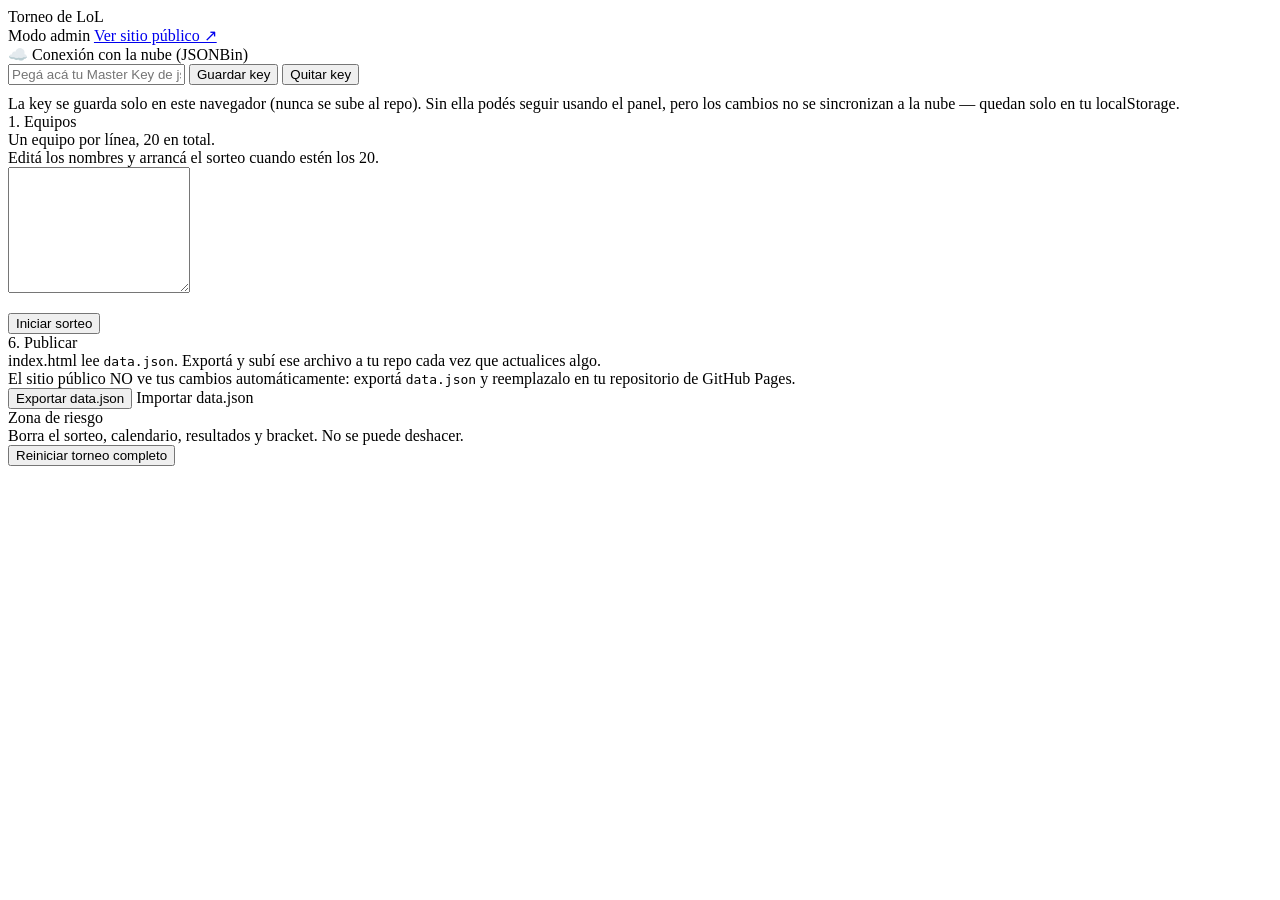
==== admin.html @ f2828958 "Create admin.html" ====
<!DOCTYPE html>
<html lang="es">
<head>
<meta charset="UTF-8" />
<title>Torneo de LoL — Panel de administrador</title>
<meta name="viewport" content="width=device-width, initial-scale=1" />
<link rel="stylesheet" href="css/style.css" />
<link rel="stylesheet" href="css/admin.css" />
</head>
<body class="admin-body">

<div class="admin-topbar">
  <div class="container admin-topbar-inner">
    <div class="nav-brand"><span class="dot"></span>Torneo de LoL</div>
    <div class="admin-topbar-links">
      <span class="admin-badge" id="cloudStatus">Modo admin</span>
      <a href="index.html" class="btn btn-ghost btn-sm" target="_blank">Ver sitio público ↗</a>
    </div>
  </div>
</div>

<main class="admin-main">

  <!-- Conexión con la nube (JSONBin) -->
  <section class="admin-panel" id="panelCloud">
    <div class="admin-panel-title">☁️ Conexión con la nube (JSONBin)</div>
    <div class="admin-panel-sub" id="cloudSub"></div>
    <div class="actions-row">
      <input type="text" id="jsonbinKeyInput" placeholder="Pegá acá tu Master Key de jsonbin.io" style="max-width:420px;" />
      <button id="saveKeyBtn" class="btn btn-secondary btn-sm">Guardar key</button>
      <button id="clearKeyBtn" class="btn btn-ghost btn-sm">Quitar key</button>
    </div>
    <div class="field-hint" style="margin-top:10px;">La key se guarda solo en este navegador (nunca se sube al repo). Sin ella podés seguir usando el panel, pero los cambios no se sincronizan a la nube — quedan solo en tu localStorage.</div>
  </section>

  <div class="admin-steps" id="stepsBar"></div>

  <!-- PASO 1: Equipos -->
  <section class="admin-panel" id="panelTeams">
    <div class="admin-panel-title">1. Equipos</div>
    <div class="admin-panel-sub">Un equipo por línea, 20 en total.</div>
    <div class="field-hint">Editá los nombres y arrancá el sorteo cuando estén los 20.</div>
    <textarea id="teamsInput" rows="8"></textarea>
    <div id="teamCount" class="count-line"></div>
    <div class="actions-row" style="margin-top:16px;">
      <button id="drawStartBtn" class="btn btn-primary">Iniciar sorteo</button>
    </div>
  </section>

  <!-- PASO 2: Sorteo -->
  <section class="admin-panel" id="panelDraw" style="display:none;">
    <div class="admin-panel-title">2. Sorteo en vivo</div>
    <div class="admin-panel-sub">Revelación equipo por equipo, alternando Grupo A / Grupo B.</div>
    <div class="actions-row">
      <button id="revealBtn" class="btn btn-primary">Sortear equipo</button>
      <button id="muteBtn" class="icon-btn" title="Silenciar">🔊</button>
      <button id="editTeamsBtn" class="btn btn-ghost btn-sm">Editar equipos</button>
    </div>
    <div id="drawStatus" class="status-line"></div>
    <div class="pods-grid">
      <div class="pod A"><div class="pod-label">Grupo A</div><div id="slotsA"></div></div>
      <div class="pod B"><div class="pod-label">Grupo B</div><div id="slotsB"></div></div>
    </div>
    <div class="actions-row">
      <button id="genScheduleBtn" class="btn btn-secondary" style="display:none;">Generar calendario</button>
    </div>
  </section>

  <!-- PASO 3: Resultados -->
  <section class="admin-panel" id="panelResults" style="display:none;">
    <div class="admin-panel-title">3. Resultados</div>
    <div class="admin-panel-sub">Cargá el marcador de cada partido. La clasificación se recalcula sola.</div>
    <div class="tabs">
      <button class="tab" id="resTabA" data-group="A">Grupo A</button>
      <button class="tab" id="resTabB" data-group="B">Grupo B</button>
    </div>
    <div class="tabs" id="resRoundTabs"></div>
    <div id="resultsList"></div>
  </section>

  <!-- PASO 4: Clasificación -->
  <section class="admin-panel" id="panelStandings" style="display:none;">
    <div class="admin-panel-title">4. Clasificación</div>
    <div class="admin-panel-sub">Se calcula sola a partir de los resultados cargados. Top 4 clasifica.</div>
    <div id="standingsAdminWrap" class="groups-grid"></div>
  </section>

  <!-- PASO 5: Bracket -->
  <section class="admin-panel" id="panelBracket" style="display:none;">
    <div class="admin-panel-title">5. Bracket (Top 8)</div>
    <div class="admin-panel-sub">Se arma solo con los 4 primeros de cada grupo: A1-B4, A2-B3, B1-A4, B2-A3.</div>
    <div class="actions-row">
      <button id="genBracketBtn" class="btn btn-primary">Generar bracket (Top 8)</button>
      <button id="rebuildBracketBtn" class="btn btn-ghost btn-sm" style="display:none;">Rehacer bracket</button>
    </div>
    <div id="bracketNotice" class="bracket-info-line"></div>
    <div id="championBannerAdmin" class="champion-banner" style="display:none;"></div>
    <div id="bracketAdminWrap"></div>
  </section>

  <!-- PASO 6: Publicar -->
  <section class="admin-panel" id="panelPublish">
    <div class="admin-panel-title">6. Publicar</div>
    <div class="admin-panel-sub">index.html lee <code>data.json</code>. Exportá y subí ese archivo a tu repo cada vez que actualices algo.</div>
    <div class="export-panel">
      <div class="hint">El sitio público NO ve tus cambios automáticamente: exportá <code>data.json</code> y reemplazalo en tu repositorio de GitHub Pages.</div>
      <div class="actions-row" style="margin-bottom:0;">
        <button id="exportBtn" class="btn btn-gold">Exportar data.json</button>
        <label class="btn btn-ghost btn-sm" style="cursor:pointer;">Importar data.json
          <input type="file" id="importInput" accept="application/json" style="display:none;" />
        </label>
      </div>
    </div>
  </section>

  <section class="admin-panel danger-zone">
    <div class="admin-panel-title">Zona de riesgo</div>
    <div class="admin-panel-sub">Borra el sorteo, calendario, resultados y bracket. No se puede deshacer.</div>
    <button id="resetAllBtn" class="btn btn-ghost">Reiniciar torneo completo</button>
  </section>

</main>

<script src="js/config.js"></script>
<script src="js/data.js"></script>
<script src="js/schedule.js"></script>
<script src="js/standings.js"></script>
<script src="js/bracket.js"></script>
<script src="js/draw.js"></script>
<script src="js/admin.js"></script>
</body>
</html>
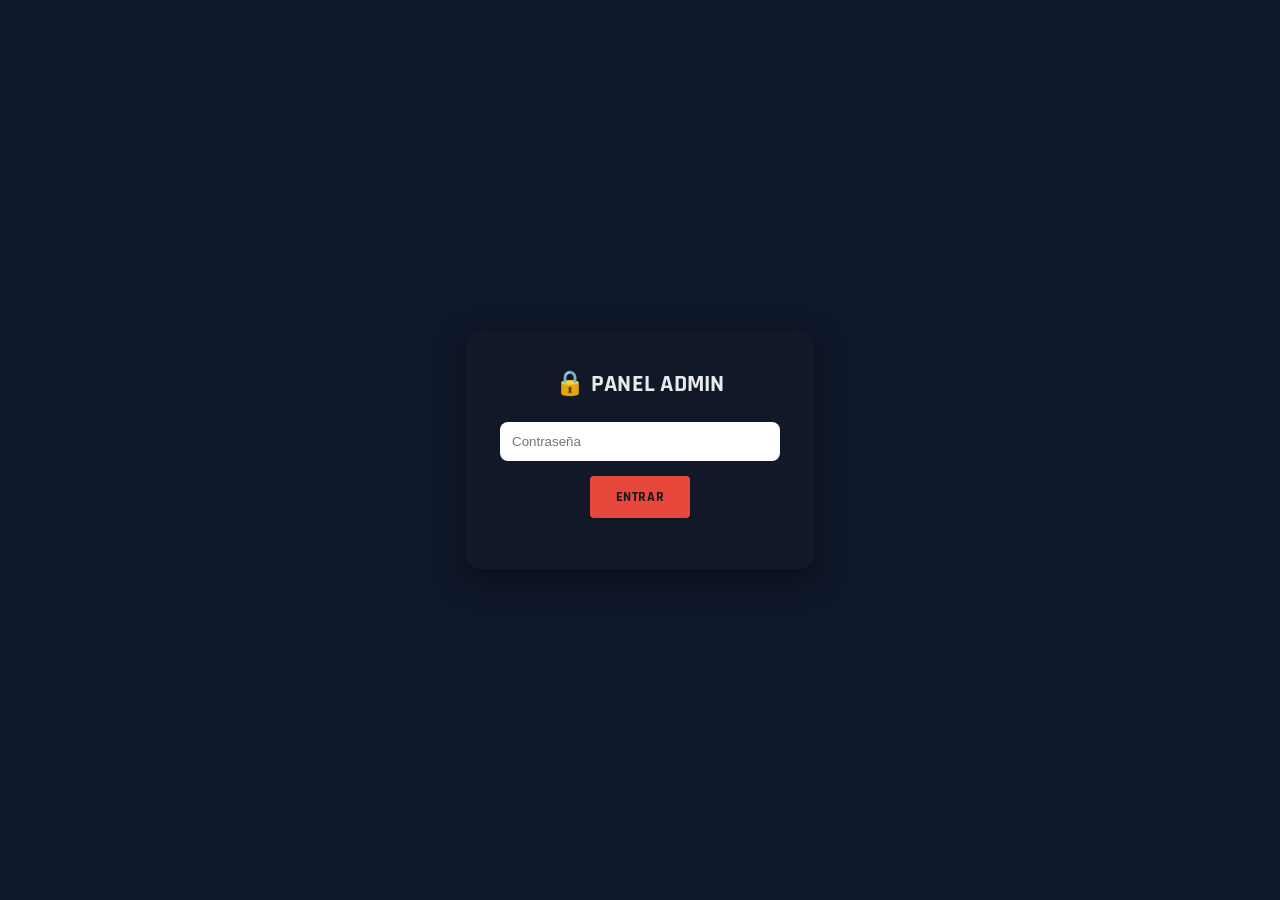
==== commit a59a0d9c: "Update admin.html" ====
--- a/admin.html
+++ b/admin.html
@@ -1,3 +1,129 @@
+<!DOCTYPE html>
+<html lang="es">
+<head>
+<meta charset="UTF-8" />
+<title>Torneo de LoL — Panel de administrador</title>
+<meta name="viewport" content="width=device-width, initial-scale=1" />
+
+<link rel="stylesheet" href="css/style.css" />
+<link rel="stylesheet" href="css/admin.css" />
+
+<style>
+
+.login-screen{
+  position:fixed;
+  inset:0;
+  background:#0f172a;
+  display:flex;
+  justify-content:center;
+  align-items:center;
+  z-index:9999;
+}
+
+.login-box{
+  background:#111827;
+  padding:35px;
+  border-radius:15px;
+  width:350px;
+  text-align:center;
+  box-shadow:0 10px 30px rgba(0,0,0,.4);
+}
+
+.login-box h2{
+  margin-bottom:20px;
+}
+
+.login-box input{
+  width:100%;
+  padding:12px;
+  border-radius:8px;
+  border:none;
+  margin-bottom:15px;
+}
+
+#loginError{
+  color:#ef4444;
+  margin-top:10px;
+}
+
+</style>
+
+</head>
+
+
+<body class="admin-body">
+
+
+<!-- LOGIN -->
+
+<div id="loginScreen" class="login-screen">
+
+  <div class="login-box">
+
+    <h2>🔒 Panel Admin</h2>
+
+    <input 
+      type="password" 
+      id="adminPassword"
+      placeholder="Contraseña"
+    >
+
+    <button 
+      class="btn btn-primary"
+      id="loginBtn">
+      Entrar
+    </button>
+
+    <p id="loginError"></p>
+
+  </div>
+
+</div>
+
+
+
+<!-- TODO EL PANEL ADMIN -->
+
+<div id="adminContent" style="display:none;">
+
+
+
+<div class="admin-topbar">
+
+  <div class="container admin-topbar-inner">
+
+    <div class="nav-brand">
+      <span class="dot"></span>
+      Torneo de LoL
+    </div>
+
+    <div class="admin-topbar-links">
+
+      <span class="admin-badge" id="cloudStatus">
+        Modo admin
+      </span>
+
+      <a href="index.html" 
+      class="btn btn-ghost btn-sm" 
+      target="_blank">
+        Ver sitio público ↗
+      </a>
+
+    </div>
+
+  </div>
+
+</div>
+
+
+
+<main class="admin-main">
+
+
+<!-- AQUÍ VA TODO TU PANEL ACTUAL -->
+
+<!-- NO CAMBIES NADA DE TU CONTENIDO -->
+<!-- Pega aquí desde:
 <!DOCTYPE html>
 <html lang="es">
 <head>
@@ -130,3 +256,90 @@
 <script src="js/admin.js"></script>
 </body>
 </html>
+
+     
+     hasta:
+
+     </section>
+
+     danger-zone
+-->
+
+
+
+</main>
+
+
+
+<script src="js/config.js"></script>
+<script src="js/data.js"></script>
+<script src="js/schedule.js"></script>
+<script src="js/standings.js"></script>
+<script src="js/bracket.js"></script>
+<script src="js/draw.js"></script>
+<script src="js/admin.js"></script>
+
+
+
+<script>
+
+
+const ADMIN_PASSWORD = "demianesuncabron";
+
+
+
+document.getElementById("loginBtn").onclick = function(){
+
+
+    let password = document.getElementById("adminPassword").value;
+
+
+    if(password === ADMIN_PASSWORD){
+
+
+        localStorage.setItem(
+          "adminLogin",
+          "true"
+        );
+
+
+        document.getElementById("loginScreen").style.display="none";
+
+        document.getElementById("adminContent").style.display="block";
+
+
+    }else{
+
+
+        document.getElementById("loginError").innerHTML =
+        "❌ Contraseña incorrecta";
+
+
+    }
+
+
+};
+
+
+
+if(localStorage.getItem("adminLogin") === "true"){
+
+
+    document.getElementById("loginScreen").style.display="none";
+
+    document.getElementById("adminContent").style.display="block";
+
+
+}
+
+
+
+</script>
+
+
+
+</div>
+
+
+</body>
+</html>
--- a/css/style.css
+++ b/css/style.css
@@ -0,0 +1,354 @@
+/* =========================================================
+   style.css — Sistema de diseño del sitio público
+   ---------------------------------------------------------
+   Paleta: fondo casi negro, superficie grafito, rojo/azul
+   como identidad de Grupo A / Grupo B, oro para el campeón.
+   Tipografía: Rajdhani (display, angular/esports) + Inter (texto).
+   ========================================================= */
+
+@import url("https://fonts.googleapis.com/css2?family=Rajdhani:wght@600;700&family=Inter:wght@400;500;600;700&family=JetBrains+Mono:wght@600&display=swap");
+
+:root {
+  --bg: #0A0B10;
+  --surface: #12141C;
+  --surface-2: #191C26;
+  --surface-3: #15171F;
+  --border: #262B38;
+  --text: #E8EAF0;
+  --text-dim: #8993AB;
+  --text-mute: #5C6479;
+
+  --red: #E8483B;
+  --red-soft: #FF7A6B;
+  --red-bg: #2A1917;
+  --blue: #3B8FD6;
+  --blue-soft: #6FB4EE;
+  --blue-bg: #16202C;
+  --gold: #FFD24C;
+  --gold-dim: #C9A13A;
+  --green: #4CC98A;
+
+  --font-display: "Rajdhani", sans-serif;
+  --font-body: "Inter", sans-serif;
+  --font-mono: "JetBrains Mono", monospace;
+
+  --radius: 6px;
+  --shadow-lg: 0 20px 50px -20px rgba(0,0,0,0.6);
+}
+
+* { box-sizing: border-box; }
+html { scroll-behavior: smooth; }
+body {
+  margin: 0;
+  background: var(--bg);
+  color: var(--text);
+  font-family: var(--font-body);
+  line-height: 1.5;
+}
+img { max-width: 100%; display: block; }
+a { color: inherit; text-decoration: none; }
+::selection { background: var(--red); color: var(--bg); }
+
+@media (prefers-reduced-motion: reduce) {
+  * { animation-duration: 0.01ms !important; transition-duration: 0.01ms !important; }
+}
+
+.container { max-width: 1180px; margin: 0 auto; padding: 0 24px; }
+
+.eyebrow {
+  font-family: var(--font-mono);
+  font-size: 12px;
+  font-weight: 600;
+  letter-spacing: 0.16em;
+  text-transform: uppercase;
+  color: var(--red-soft);
+}
+
+h1, h2, h3 {
+  font-family: var(--font-display);
+  font-weight: 700;
+  text-transform: uppercase;
+  letter-spacing: 0.01em;
+  margin: 0;
+}
+
+/* ---------- Navegación ---------- */
+.navbar {
+  position: sticky;
+  top: 0;
+  z-index: 100;
+  background: rgba(10, 11, 16, 0.85);
+  backdrop-filter: blur(10px);
+  border-bottom: 1px solid var(--border);
+}
+.nav-inner {
+  display: flex;
+  align-items: center;
+  justify-content: space-between;
+  height: 64px;
+}
+.nav-brand {
+  font-family: var(--font-display);
+  font-weight: 700;
+  font-size: 18px;
+  letter-spacing: 0.04em;
+  text-transform: uppercase;
+  display: flex;
+  align-items: center;
+  gap: 8px;
+}
+.nav-brand .dot { width: 8px; height: 8px; background: var(--red); border-radius: 1px; transform: rotate(45deg); flex-shrink: 0; }
+.nav-links { display: flex; gap: 4px; }
+.nav-links a {
+  font-family: var(--font-mono);
+  font-size: 12px;
+  font-weight: 600;
+  letter-spacing: 0.06em;
+  text-transform: uppercase;
+  color: var(--text-dim);
+  padding: 8px 14px;
+  border-radius: 4px;
+  transition: color 0.15s ease, background 0.15s ease;
+}
+.nav-links a:hover, .nav-links a.active { color: var(--text); background: var(--surface-2); }
+.nav-toggle { display: none; background: none; border: 1px solid var(--border); color: var(--text); padding: 8px 10px; border-radius: 4px; cursor: pointer; }
+
+/* ---------- Hero ---------- */
+.hero {
+  padding: 90px 0 70px;
+  border-bottom: 1px solid var(--border);
+  position: relative;
+  overflow: hidden;
+}
+.hero::before {
+  content: "";
+  position: absolute;
+  top: -40%; right: -10%;
+  width: 640px; height: 640px;
+  background: radial-gradient(circle, rgba(232,72,59,0.16), transparent 65%);
+  pointer-events: none;
+}
+.hero::after {
+  content: "";
+  position: absolute;
+  bottom: -50%; left: -10%;
+  width: 640px; height: 640px;
+  background: radial-gradient(circle, rgba(59,143,214,0.14), transparent 65%);
+  pointer-events: none;
+}
+.hero-title {
+  font-size: clamp(38px, 6vw, 68px);
+  line-height: 1.02;
+  margin-top: 10px;
+  max-width: 780px;
+}
+.hero-title .accent { color: var(--red); }
+.hero-sub { color: var(--text-dim); max-width: 560px; margin-top: 16px; font-size: 16px; }
+.hero-stats {
+  display: flex;
+  gap: 36px;
+  margin-top: 44px;
+  flex-wrap: wrap;
+}
+.hero-stat .num { font-family: var(--font-display); font-size: 34px; font-weight: 700; color: var(--text); }
+.hero-stat .label { font-family: var(--font-mono); font-size: 11px; letter-spacing: 0.1em; text-transform: uppercase; color: var(--text-mute); margin-top: 2px; }
+
+/* ---------- Secciones ---------- */
+section.block { padding: 64px 0; border-bottom: 1px solid var(--border); }
+.section-head { margin-bottom: 32px; display: flex; align-items: baseline; justify-content: space-between; gap: 16px; flex-wrap: wrap; }
+.section-title { font-size: 30px; margin-top: 4px; }
+.section-note { color: var(--text-mute); font-size: 13px; font-family: var(--font-mono); }
+
+.empty-state {
+  text-align: center;
+  padding: 60px 20px;
+  color: var(--text-mute);
+  border: 1px dashed var(--border);
+  border-radius: var(--radius);
+  font-size: 14px;
+}
+
+/* ---------- Grupos ---------- */
+.groups-grid { display: grid; grid-template-columns: 1fr 1fr; gap: 20px; }
+.group-card {
+  background: var(--surface);
+  border: 1px solid var(--border);
+  border-radius: var(--radius);
+  overflow: hidden;
+}
+.group-card .gc-head {
+  padding: 16px 20px;
+  font-family: var(--font-display);
+  font-weight: 700;
+  font-size: 16px;
+  letter-spacing: 0.06em;
+  text-transform: uppercase;
+  border-bottom: 1px solid var(--border);
+}
+.group-card.A .gc-head { color: var(--red-soft); border-top: 3px solid var(--red); background: var(--red-bg); }
+.group-card.B .gc-head { color: var(--blue-soft); border-top: 3px solid var(--blue); background: var(--blue-bg); }
+.group-list { list-style: none; margin: 0; padding: 6px 0; }
+.group-list li {
+  display: flex;
+  align-items: center;
+  gap: 12px;
+  padding: 10px 20px;
+  font-size: 14px;
+  font-weight: 600;
+  border-bottom: 1px solid var(--border);
+}
+.group-list li:last-child { border-bottom: none; }
+.group-list .idx { font-family: var(--font-mono); color: var(--text-mute); font-size: 12px; width: 18px; }
+
+/* ---------- Calendario ---------- */
+.round-tabs { display: flex; gap: 6px; flex-wrap: wrap; margin-bottom: 20px; }
+.round-tab-btn {
+  font-family: var(--font-mono);
+  font-size: 11px;
+  font-weight: 600;
+  letter-spacing: 0.04em;
+  text-transform: uppercase;
+  padding: 7px 13px;
+  border-radius: 4px;
+  border: 1px solid var(--border);
+  background: transparent;
+  color: var(--text-mute);
+  cursor: pointer;
+}
+.round-tab-btn.active { background: var(--surface-2); color: var(--text); border-color: var(--text-mute); }
+.group-toggle { display: flex; gap: 8px; margin-bottom: 18px; }
+.group-toggle-btn {
+  font-family: var(--font-display);
+  font-weight: 700;
+  letter-spacing: 0.05em;
+  text-transform: uppercase;
+  padding: 10px 22px;
+  border-radius: 4px;
+  border: 1px solid var(--border);
+  background: transparent;
+  color: var(--text-mute);
+  cursor: pointer;
+}
+.group-toggle-btn.active.A { color: var(--red-soft); border-color: var(--red); background: var(--red-bg); }
+.group-toggle-btn.active.B { color: var(--blue-soft); border-color: var(--blue); background: var(--blue-bg); }
+
+.match-card {
+  display: grid;
+  grid-template-columns: 1fr auto 1fr;
+  align-items: center;
+  gap: 14px;
+  background: var(--surface);
+  border: 1px solid var(--border);
+  border-radius: var(--radius);
+  padding: 16px 20px;
+  margin-bottom: 10px;
+}
+.match-card.A { border-left: 3px solid var(--red); }
+.match-card.B { border-left: 3px solid var(--blue); }
+.match-team { font-weight: 700; font-size: 15px; overflow: hidden; text-overflow: ellipsis; white-space: nowrap; }
+.match-team.right { text-align: right; }
+.match-center { text-align: center; }
+.match-score { font-family: var(--font-mono); font-size: 20px; font-weight: 700; }
+.match-vs { font-family: var(--font-mono); font-size: 12px; color: var(--text-mute); font-weight: 600; }
+.match-status {
+  display: block;
+  margin-top: 4px;
+  font-family: var(--font-mono);
+  font-size: 10px;
+  letter-spacing: 0.08em;
+  text-transform: uppercase;
+}
+.match-status.pending { color: var(--text-mute); }
+.match-status.live { color: var(--red-soft); }
+.match-status.done { color: var(--green); }
+
+/* ---------- Clasificación ---------- */
+.standings-table { width: 100%; border-collapse: collapse; background: var(--surface); border: 1px solid var(--border); border-radius: var(--radius); overflow: hidden; }
+.standings-table th, .standings-table td { padding: 12px 14px; text-align: center; font-size: 13px; border-bottom: 1px solid var(--border); }
+.standings-table th {
+  font-family: var(--font-mono);
+  font-size: 10px;
+  letter-spacing: 0.08em;
+  text-transform: uppercase;
+  color: var(--text-mute);
+  background: var(--surface-3);
+}
+.standings-table td.team-cell { text-align: left; font-weight: 700; }
+.standings-table tr:last-child td { border-bottom: none; }
+.standings-table tr.classified td { background: rgba(76, 201, 138, 0.06); }
+.standings-table tr.classified td.team-cell::after {
+  content: "CLASIFICADO";
+  font-family: var(--font-mono);
+  font-size: 9px;
+  letter-spacing: 0.06em;
+  color: var(--green);
+  margin-left: 10px;
+  font-weight: 700;
+}
+.standings-table td.pts-cell { font-family: var(--font-mono); font-weight: 700; color: var(--text); }
+
+/* ---------- Bracket ---------- */
+.champion-banner {
+  text-align: center;
+  background: linear-gradient(135deg, #362A0E, #1E170A);
+  border: 1px solid var(--gold-dim);
+  border-radius: var(--radius);
+  padding: 26px;
+  margin-bottom: 32px;
+}
+.champion-banner .cb-label { font-family: var(--font-mono); font-size: 11px; letter-spacing: 0.16em; text-transform: uppercase; color: var(--gold-dim); font-weight: 700; }
+.champion-banner .cb-name { font-family: var(--font-display); font-size: 32px; font-weight: 700; color: var(--gold); text-transform: uppercase; margin-top: 6px; }
+
+.bracket-scroll { overflow-x: auto; padding-bottom: 12px; }
+.bracket { display: flex; gap: 46px; min-width: 780px; }
+.bracket-round { display: flex; flex-direction: column; justify-content: space-around; gap: 22px; min-width: 200px; flex: 1; position: relative; }
+.bracket-round-label { font-family: var(--font-mono); font-size: 11px; color: var(--text-mute); text-transform: uppercase; letter-spacing: 0.08em; font-weight: 700; text-align: center; margin-bottom: 6px; }
+.bracket-match {
+  background: var(--surface);
+  border: 1px solid var(--border);
+  border-radius: var(--radius);
+  overflow: hidden;
+  position: relative;
+}
+.bracket-round:not(:last-child) .bracket-match::after {
+  content: "";
+  position: absolute;
+  right: -23px; top: 50%;
+  width: 23px; height: 1px;
+  background: var(--border);
+}
+.bracket-team {
+  display: flex;
+  align-items: center;
+  justify-content: space-between;
+  gap: 10px;
+  width: 100%;
+  padding: 11px 14px;
+  font-size: 13px;
+  font-weight: 700;
+  overflow: hidden;
+  text-overflow: ellipsis;
+  white-space: nowrap;
+}
+.bracket-team:not(:last-child) { border-bottom: 1px solid var(--border); }
+.bracket-team .bt-score { font-family: var(--font-mono); color: var(--text-mute); }
+.bracket-team.winner { color: var(--gold); background: rgba(255, 210, 76, 0.06); }
+.bracket-team.winner .bt-score { color: var(--gold-dim); }
+.bracket-team.loser { color: var(--text-mute); text-decoration: line-through; }
+.bracket-team.tbd { color: var(--text-mute); font-style: italic; font-weight: 400; }
+
+/* ---------- Footer ---------- */
+footer { padding: 30px 0; text-align: center; color: var(--text-mute); font-family: var(--font-mono); font-size: 11px; letter-spacing: 0.08em; text-transform: uppercase; }
+
+/* ---------- Responsive ---------- */
+@media (max-width: 780px) {
+  .nav-links { position: fixed; top: 64px; left: 0; right: 0; background: var(--bg); border-bottom: 1px solid var(--border); flex-direction: column; padding: 8px; display: none; }
+  .nav-links.open { display: flex; }
+  .nav-toggle { display: inline-flex; }
+  .groups-grid { grid-template-columns: 1fr; }
+  .hero { padding: 60px 0 44px; }
+  .match-card { padding: 12px; gap: 8px; }
+  .match-team { font-size: 13px; }
+  .standings-table { font-size: 11px; }
+  .standings-table th, .standings-table td { padding: 8px 6px; }
+}
--- a/css/admin.css
+++ b/css/admin.css
@@ -0,0 +1,180 @@
+/* =========================================================
+   admin.css — Estilos exclusivos del panel de administrador
+   (se carga junto a style.css, que aporta la base/paleta)
+   ========================================================= */
+
+body.admin-body { min-height: 100vh; }
+
+.admin-topbar {
+  border-bottom: 1px solid var(--border);
+  background: var(--surface);
+}
+.admin-topbar-inner { display: flex; align-items: center; justify-content: space-between; height: 60px; }
+.admin-badge {
+  font-family: var(--font-mono);
+  font-size: 10px;
+  letter-spacing: 0.1em;
+  text-transform: uppercase;
+  color: var(--red-soft);
+  background: var(--red-bg);
+  border: 1px solid var(--red);
+  padding: 4px 10px;
+  border-radius: 4px;
+}
+.admin-topbar-links { display: flex; gap: 6px; }
+
+.admin-main { max-width: 980px; margin: 0 auto; padding: 32px 24px 80px; }
+.admin-panel {
+  background: var(--surface);
+  border: 1px solid var(--border);
+  border-radius: var(--radius);
+  padding: 28px 26px;
+  margin-bottom: 26px;
+}
+.admin-panel-title { font-size: 20px; margin-bottom: 4px; }
+.admin-panel-sub { color: var(--text-mute); font-size: 13px; margin-bottom: 20px; }
+
+.admin-steps { display: flex; gap: 6px; margin-bottom: 26px; flex-wrap: wrap; }
+.admin-step {
+  font-family: var(--font-mono);
+  font-size: 11px;
+  font-weight: 600;
+  letter-spacing: 0.05em;
+  text-transform: uppercase;
+  padding: 7px 14px;
+  border-radius: 4px;
+  border: 1px solid var(--border);
+  color: var(--text-mute);
+}
+.admin-step.done { color: var(--green); border-color: var(--green); }
+.admin-step.current { color: var(--text); border-color: var(--text); background: var(--surface-2); }
+
+/* Botones */
+.btn {
+  cursor: pointer;
+  border: none;
+  font-family: var(--font-display);
+  font-weight: 700;
+  text-transform: uppercase;
+  letter-spacing: 0.04em;
+  font-size: 14px;
+  padding: 12px 26px;
+  border-radius: 4px;
+  transition: filter 0.12s ease, transform 0.12s ease, opacity 0.12s ease;
+}
+.btn:hover:not(:disabled) { filter: brightness(1.12); }
+.btn:active:not(:disabled) { transform: scale(0.97); }
+.btn:disabled { opacity: 0.35; cursor: not-allowed; }
+.btn-primary { background: var(--red); color: #16171D; }
+.btn-secondary { background: var(--blue); color: #16171D; }
+.btn-gold { background: var(--gold); color: #16171D; }
+.btn-ghost { background: transparent; color: var(--text-dim); border: 1px solid var(--border); }
+.btn-ghost:hover:not(:disabled) { color: var(--text); border-color: var(--text-mute); }
+.btn-sm { padding: 8px 16px; font-size: 12px; }
+.icon-btn {
+  background: transparent; border: 1px solid var(--border); color: var(--text-dim);
+  cursor: pointer; padding: 0 14px; height: 42px; font-size: 16px; border-radius: 4px;
+}
+.icon-btn:hover { color: var(--text); border-color: var(--text-mute); }
+
+.actions-row { display: flex; gap: 12px; margin-bottom: 14px; flex-wrap: wrap; align-items: center; }
+.status-line { font-size: 13px; color: var(--text-mute); margin-bottom: 6px; min-height: 18px; font-family: var(--font-mono); }
+
+textarea, select, input[type="number"], input[type="text"] {
+  width: 100%;
+  background: var(--surface-3);
+  color: var(--text);
+  border: 1px solid var(--border);
+  border-radius: 4px;
+  padding: 11px 12px;
+  font-size: 14px;
+  font-family: var(--font-body);
+}
+textarea { font-family: var(--font-mono); resize: vertical; }
+textarea::placeholder { color: var(--text-mute); }
+.field-hint { font-size: 13px; color: var(--text-dim); margin-bottom: 8px; }
+.count-line { font-size: 12px; margin-top: 8px; font-weight: 700; font-family: var(--font-mono); }
+.count-line.ok { color: var(--green); }
+.count-line.bad { color: var(--red); }
+
+/* Slots del sorteo */
+.pods-grid { display: grid; grid-template-columns: 1fr 1fr; gap: 16px; margin: 20px 0; }
+.pod { background: var(--surface-3); border-radius: 4px; padding: 14px 16px; border: 1px solid var(--border); }
+.pod.A { border-top: 3px solid var(--red); }
+.pod.B { border-top: 3px solid var(--blue); }
+.pod-label { font-family: var(--font-display); font-size: 15px; font-weight: 700; letter-spacing: 0.06em; text-transform: uppercase; margin-bottom: 10px; }
+.pod.A .pod-label { color: var(--red-soft); }
+.pod.B .pod-label { color: var(--blue-soft); }
+.slot {
+  display: flex; align-items: center; gap: 8px;
+  background: var(--surface); border: 1px solid var(--border); border-radius: 3px;
+  padding: 7px 10px; min-height: 32px; font-size: 13px; margin-bottom: 6px;
+}
+.slot.flicker { background: var(--surface-2); }
+.slot.locked.A { background: var(--red-bg); border-color: var(--red); }
+.slot.locked.B { background: var(--blue-bg); border-color: var(--blue); }
+.slot-num { font-family: var(--font-mono); font-size: 11px; color: var(--text-mute); width: 16px; flex-shrink: 0; font-weight: 700; }
+.slot-name { color: var(--text-mute); overflow: hidden; text-overflow: ellipsis; white-space: nowrap; min-width: 0; }
+.slot.locked .slot-name { color: var(--text); font-weight: 700; }
+@keyframes pop { 0% { transform: scale(0.92); } 55% { transform: scale(1.05); } 100% { transform: scale(1); } }
+.pop { animation: pop 0.28s ease; }
+
+/* Tabs */
+.tabs { display: flex; gap: 8px; margin-bottom: 14px; flex-wrap: wrap; align-items: center; }
+.tab {
+  cursor: pointer; border: 1px solid var(--border); background: transparent; color: var(--text-mute);
+  font-family: var(--font-mono); font-weight: 700; text-transform: uppercase; letter-spacing: 0.03em;
+  font-size: 12px; padding: 8px 16px; border-radius: 4px;
+}
+.tab.active-A { background: var(--red-bg); color: var(--red-soft); border-color: var(--red); }
+.tab.active-B { background: var(--blue-bg); color: var(--blue-soft); border-color: var(--blue); }
+.round-tab { padding: 6px 12px; font-size: 11px; }
+.round-tab.active { background: var(--surface-2); color: var(--text); }
+
+/* Fila de resultado (admin) */
+.result-row {
+  display: grid; grid-template-columns: 1fr 70px auto 70px 1fr auto;
+  align-items: center; gap: 10px;
+  background: var(--surface-3); border: 1px solid var(--border); border-radius: 4px;
+  padding: 10px 14px; margin-bottom: 8px;
+}
+.result-row.A { border-left: 3px solid var(--red); }
+.result-row.B { border-left: 3px solid var(--blue); }
+.result-team { font-weight: 700; font-size: 13px; overflow: hidden; text-overflow: ellipsis; white-space: nowrap; }
+.result-team.right { text-align: right; }
+.result-row input[type="number"] { text-align: center; padding: 8px 4px; }
+.result-vs { font-family: var(--font-mono); font-size: 11px; color: var(--text-mute); text-align: center; }
+.result-save { padding: 8px 14px; font-size: 11px; }
+.result-status { font-family: var(--font-mono); font-size: 9px; letter-spacing: 0.06em; text-transform: uppercase; text-align: center; }
+.result-status.pending { color: var(--text-mute); }
+.result-status.done { color: var(--green); }
+
+/* Bracket admin (clicable) */
+.bracket-info-line { font-size: 13px; color: var(--text-dim); margin-bottom: 16px; }
+.bracket { display: flex; gap: 20px; overflow-x: auto; padding-bottom: 8px; }
+.bracket-round { display: flex; flex-direction: column; justify-content: space-around; gap: 16px; min-width: 190px; flex-shrink: 0; }
+.bracket-round-label { font-family: var(--font-mono); font-size: 11px; color: var(--text-mute); text-transform: uppercase; letter-spacing: 0.08em; font-weight: 700; text-align: center; margin-bottom: 4px; }
+.bracket-match { background: var(--surface-3); border: 1px solid var(--border); border-radius: 4px; overflow: hidden; }
+.bracket-team {
+  display: block; width: 100%; text-align: left; background: transparent; border: none;
+  color: var(--text); font-family: var(--font-body); font-size: 13px; font-weight: 700;
+  padding: 9px 12px; cursor: pointer; overflow: hidden; text-overflow: ellipsis; white-space: nowrap;
+}
+.bracket-team:not(:last-child) { border-bottom: 1px solid var(--border); }
+.bracket-team:hover:not(.tbd):not(.winner) { background: var(--surface-2); }
+.bracket-team.winner { color: var(--gold); background: rgba(255,210,76,0.08); }
+.bracket-team.loser { color: var(--text-mute); text-decoration: line-through; }
+.bracket-team.tbd { color: var(--text-mute); cursor: default; font-weight: 400; font-style: italic; }
+.champion-banner { text-align: center; background: linear-gradient(135deg, #362A0E, #1E170A); border: 1px solid var(--gold-dim); border-radius: 4px; padding: 16px; margin-bottom: 20px; }
+.champion-banner .cb-label { font-family: var(--font-mono); font-size: 11px; letter-spacing: 0.14em; text-transform: uppercase; color: var(--gold-dim); font-weight: 700; }
+.champion-banner .cb-name { font-size: 24px; font-weight: 700; font-family: var(--font-display); color: var(--gold); text-transform: uppercase; margin-top: 4px; }
+
+.export-panel { display: flex; align-items: center; justify-content: space-between; gap: 16px; flex-wrap: wrap; }
+.export-panel .hint { font-size: 13px; color: var(--text-dim); max-width: 460px; }
+.danger-zone { border-color: var(--red) !important; }
+
+@media (max-width: 700px) {
+  .pods-grid { grid-template-columns: 1fr; }
+  .result-row { grid-template-columns: 1fr 46px auto 46px 1fr; }
+  .result-save { grid-column: 1 / -1; }
+}
--- a/css/style.css
+++ b/css/style.css
@@ -0,0 +1,354 @@
+/* =========================================================
+   style.css — Sistema de diseño del sitio público
+   ---------------------------------------------------------
+   Paleta: fondo casi negro, superficie grafito, rojo/azul
+   como identidad de Grupo A / Grupo B, oro para el campeón.
+   Tipografía: Rajdhani (display, angular/esports) + Inter (texto).
+   ========================================================= */
+
+@import url("https://fonts.googleapis.com/css2?family=Rajdhani:wght@600;700&family=Inter:wght@400;500;600;700&family=JetBrains+Mono:wght@600&display=swap");
+
+:root {
+  --bg: #0A0B10;
+  --surface: #12141C;
+  --surface-2: #191C26;
+  --surface-3: #15171F;
+  --border: #262B38;
+  --text: #E8EAF0;
+  --text-dim: #8993AB;
+  --text-mute: #5C6479;
+
+  --red: #E8483B;
+  --red-soft: #FF7A6B;
+  --red-bg: #2A1917;
+  --blue: #3B8FD6;
+  --blue-soft: #6FB4EE;
+  --blue-bg: #16202C;
+  --gold: #FFD24C;
+  --gold-dim: #C9A13A;
+  --green: #4CC98A;
+
+  --font-display: "Rajdhani", sans-serif;
+  --font-body: "Inter", sans-serif;
+  --font-mono: "JetBrains Mono", monospace;
+
+  --radius: 6px;
+  --shadow-lg: 0 20px 50px -20px rgba(0,0,0,0.6);
+}
+
+* { box-sizing: border-box; }
+html { scroll-behavior: smooth; }
+body {
+  margin: 0;
+  background: var(--bg);
+  color: var(--text);
+  font-family: var(--font-body);
+  line-height: 1.5;
+}
+img { max-width: 100%; display: block; }
+a { color: inherit; text-decoration: none; }
+::selection { background: var(--red); color: var(--bg); }
+
+@media (prefers-reduced-motion: reduce) {
+  * { animation-duration: 0.01ms !important; transition-duration: 0.01ms !important; }
+}
+
+.container { max-width: 1180px; margin: 0 auto; padding: 0 24px; }
+
+.eyebrow {
+  font-family: var(--font-mono);
+  font-size: 12px;
+  font-weight: 600;
+  letter-spacing: 0.16em;
+  text-transform: uppercase;
+  color: var(--red-soft);
+}
+
+h1, h2, h3 {
+  font-family: var(--font-display);
+  font-weight: 700;
+  text-transform: uppercase;
+  letter-spacing: 0.01em;
+  margin: 0;
+}
+
+/* ---------- Navegación ---------- */
+.navbar {
+  position: sticky;
+  top: 0;
+  z-index: 100;
+  background: rgba(10, 11, 16, 0.85);
+  backdrop-filter: blur(10px);
+  border-bottom: 1px solid var(--border);
+}
+.nav-inner {
+  display: flex;
+  align-items: center;
+  justify-content: space-between;
+  height: 64px;
+}
+.nav-brand {
+  font-family: var(--font-display);
+  font-weight: 700;
+  font-size: 18px;
+  letter-spacing: 0.04em;
+  text-transform: uppercase;
+  display: flex;
+  align-items: center;
+  gap: 8px;
+}
+.nav-brand .dot { width: 8px; height: 8px; background: var(--red); border-radius: 1px; transform: rotate(45deg); flex-shrink: 0; }
+.nav-links { display: flex; gap: 4px; }
+.nav-links a {
+  font-family: var(--font-mono);
+  font-size: 12px;
+  font-weight: 600;
+  letter-spacing: 0.06em;
+  text-transform: uppercase;
+  color: var(--text-dim);
+  padding: 8px 14px;
+  border-radius: 4px;
+  transition: color 0.15s ease, background 0.15s ease;
+}
+.nav-links a:hover, .nav-links a.active { color: var(--text); background: var(--surface-2); }
+.nav-toggle { display: none; background: none; border: 1px solid var(--border); color: var(--text); padding: 8px 10px; border-radius: 4px; cursor: pointer; }
+
+/* ---------- Hero ---------- */
+.hero {
+  padding: 90px 0 70px;
+  border-bottom: 1px solid var(--border);
+  position: relative;
+  overflow: hidden;
+}
+.hero::before {
+  content: "";
+  position: absolute;
+  top: -40%; right: -10%;
+  width: 640px; height: 640px;
+  background: radial-gradient(circle, rgba(232,72,59,0.16), transparent 65%);
+  pointer-events: none;
+}
+.hero::after {
+  content: "";
+  position: absolute;
+  bottom: -50%; left: -10%;
+  width: 640px; height: 640px;
+  background: radial-gradient(circle, rgba(59,143,214,0.14), transparent 65%);
+  pointer-events: none;
+}
+.hero-title {
+  font-size: clamp(38px, 6vw, 68px);
+  line-height: 1.02;
+  margin-top: 10px;
+  max-width: 780px;
+}
+.hero-title .accent { color: var(--red); }
+.hero-sub { color: var(--text-dim); max-width: 560px; margin-top: 16px; font-size: 16px; }
+.hero-stats {
+  display: flex;
+  gap: 36px;
+  margin-top: 44px;
+  flex-wrap: wrap;
+}
+.hero-stat .num { font-family: var(--font-display); font-size: 34px; font-weight: 700; color: var(--text); }
+.hero-stat .label { font-family: var(--font-mono); font-size: 11px; letter-spacing: 0.1em; text-transform: uppercase; color: var(--text-mute); margin-top: 2px; }
+
+/* ---------- Secciones ---------- */
+section.block { padding: 64px 0; border-bottom: 1px solid var(--border); }
+.section-head { margin-bottom: 32px; display: flex; align-items: baseline; justify-content: space-between; gap: 16px; flex-wrap: wrap; }
+.section-title { font-size: 30px; margin-top: 4px; }
+.section-note { color: var(--text-mute); font-size: 13px; font-family: var(--font-mono); }
+
+.empty-state {
+  text-align: center;
+  padding: 60px 20px;
+  color: var(--text-mute);
+  border: 1px dashed var(--border);
+  border-radius: var(--radius);
+  font-size: 14px;
+}
+
+/* ---------- Grupos ---------- */
+.groups-grid { display: grid; grid-template-columns: 1fr 1fr; gap: 20px; }
+.group-card {
+  background: var(--surface);
+  border: 1px solid var(--border);
+  border-radius: var(--radius);
+  overflow: hidden;
+}
+.group-card .gc-head {
+  padding: 16px 20px;
+  font-family: var(--font-display);
+  font-weight: 700;
+  font-size: 16px;
+  letter-spacing: 0.06em;
+  text-transform: uppercase;
+  border-bottom: 1px solid var(--border);
+}
+.group-card.A .gc-head { color: var(--red-soft); border-top: 3px solid var(--red); background: var(--red-bg); }
+.group-card.B .gc-head { color: var(--blue-soft); border-top: 3px solid var(--blue); background: var(--blue-bg); }
+.group-list { list-style: none; margin: 0; padding: 6px 0; }
+.group-list li {
+  display: flex;
+  align-items: center;
+  gap: 12px;
+  padding: 10px 20px;
+  font-size: 14px;
+  font-weight: 600;
+  border-bottom: 1px solid var(--border);
+}
+.group-list li:last-child { border-bottom: none; }
+.group-list .idx { font-family: var(--font-mono); color: var(--text-mute); font-size: 12px; width: 18px; }
+
+/* ---------- Calendario ---------- */
+.round-tabs { display: flex; gap: 6px; flex-wrap: wrap; margin-bottom: 20px; }
+.round-tab-btn {
+  font-family: var(--font-mono);
+  font-size: 11px;
+  font-weight: 600;
+  letter-spacing: 0.04em;
+  text-transform: uppercase;
+  padding: 7px 13px;
+  border-radius: 4px;
+  border: 1px solid var(--border);
+  background: transparent;
+  color: var(--text-mute);
+  cursor: pointer;
+}
+.round-tab-btn.active { background: var(--surface-2); color: var(--text); border-color: var(--text-mute); }
+.group-toggle { display: flex; gap: 8px; margin-bottom: 18px; }
+.group-toggle-btn {
+  font-family: var(--font-display);
+  font-weight: 700;
+  letter-spacing: 0.05em;
+  text-transform: uppercase;
+  padding: 10px 22px;
+  border-radius: 4px;
+  border: 1px solid var(--border);
+  background: transparent;
+  color: var(--text-mute);
+  cursor: pointer;
+}
+.group-toggle-btn.active.A { color: var(--red-soft); border-color: var(--red); background: var(--red-bg); }
+.group-toggle-btn.active.B { color: var(--blue-soft); border-color: var(--blue); background: var(--blue-bg); }
+
+.match-card {
+  display: grid;
+  grid-template-columns: 1fr auto 1fr;
+  align-items: center;
+  gap: 14px;
+  background: var(--surface);
+  border: 1px solid var(--border);
+  border-radius: var(--radius);
+  padding: 16px 20px;
+  margin-bottom: 10px;
+}
+.match-card.A { border-left: 3px solid var(--red); }
+.match-card.B { border-left: 3px solid var(--blue); }
+.match-team { font-weight: 700; font-size: 15px; overflow: hidden; text-overflow: ellipsis; white-space: nowrap; }
+.match-team.right { text-align: right; }
+.match-center { text-align: center; }
+.match-score { font-family: var(--font-mono); font-size: 20px; font-weight: 700; }
+.match-vs { font-family: var(--font-mono); font-size: 12px; color: var(--text-mute); font-weight: 600; }
+.match-status {
+  display: block;
+  margin-top: 4px;
+  font-family: var(--font-mono);
+  font-size: 10px;
+  letter-spacing: 0.08em;
+  text-transform: uppercase;
+}
+.match-status.pending { color: var(--text-mute); }
+.match-status.live { color: var(--red-soft); }
+.match-status.done { color: var(--green); }
+
+/* ---------- Clasificación ---------- */
+.standings-table { width: 100%; border-collapse: collapse; background: var(--surface); border: 1px solid var(--border); border-radius: var(--radius); overflow: hidden; }
+.standings-table th, .standings-table td { padding: 12px 14px; text-align: center; font-size: 13px; border-bottom: 1px solid var(--border); }
+.standings-table th {
+  font-family: var(--font-mono);
+  font-size: 10px;
+  letter-spacing: 0.08em;
+  text-transform: uppercase;
+  color: var(--text-mute);
+  background: var(--surface-3);
+}
+.standings-table td.team-cell { text-align: left; font-weight: 700; }
+.standings-table tr:last-child td { border-bottom: none; }
+.standings-table tr.classified td { background: rgba(76, 201, 138, 0.06); }
+.standings-table tr.classified td.team-cell::after {
+  content: "CLASIFICADO";
+  font-family: var(--font-mono);
+  font-size: 9px;
+  letter-spacing: 0.06em;
+  color: var(--green);
+  margin-left: 10px;
+  font-weight: 700;
+}
+.standings-table td.pts-cell { font-family: var(--font-mono); font-weight: 700; color: var(--text); }
+
+/* ---------- Bracket ---------- */
+.champion-banner {
+  text-align: center;
+  background: linear-gradient(135deg, #362A0E, #1E170A);
+  border: 1px solid var(--gold-dim);
+  border-radius: var(--radius);
+  padding: 26px;
+  margin-bottom: 32px;
+}
+.champion-banner .cb-label { font-family: var(--font-mono); font-size: 11px; letter-spacing: 0.16em; text-transform: uppercase; color: var(--gold-dim); font-weight: 700; }
+.champion-banner .cb-name { font-family: var(--font-display); font-size: 32px; font-weight: 700; color: var(--gold); text-transform: uppercase; margin-top: 6px; }
+
+.bracket-scroll { overflow-x: auto; padding-bottom: 12px; }
+.bracket { display: flex; gap: 46px; min-width: 780px; }
+.bracket-round { display: flex; flex-direction: column; justify-content: space-around; gap: 22px; min-width: 200px; flex: 1; position: relative; }
+.bracket-round-label { font-family: var(--font-mono); font-size: 11px; color: var(--text-mute); text-transform: uppercase; letter-spacing: 0.08em; font-weight: 700; text-align: center; margin-bottom: 6px; }
+.bracket-match {
+  background: var(--surface);
+  border: 1px solid var(--border);
+  border-radius: var(--radius);
+  overflow: hidden;
+  position: relative;
+}
+.bracket-round:not(:last-child) .bracket-match::after {
+  content: "";
+  position: absolute;
+  right: -23px; top: 50%;
+  width: 23px; height: 1px;
+  background: var(--border);
+}
+.bracket-team {
+  display: flex;
+  align-items: center;
+  justify-content: space-between;
+  gap: 10px;
+  width: 100%;
+  padding: 11px 14px;
+  font-size: 13px;
+  font-weight: 700;
+  overflow: hidden;
+  text-overflow: ellipsis;
+  white-space: nowrap;
+}
+.bracket-team:not(:last-child) { border-bottom: 1px solid var(--border); }
+.bracket-team .bt-score { font-family: var(--font-mono); color: var(--text-mute); }
+.bracket-team.winner { color: var(--gold); background: rgba(255, 210, 76, 0.06); }
+.bracket-team.winner .bt-score { color: var(--gold-dim); }
+.bracket-team.loser { color: var(--text-mute); text-decoration: line-through; }
+.bracket-team.tbd { color: var(--text-mute); font-style: italic; font-weight: 400; }
+
+/* ---------- Footer ---------- */
+footer { padding: 30px 0; text-align: center; color: var(--text-mute); font-family: var(--font-mono); font-size: 11px; letter-spacing: 0.08em; text-transform: uppercase; }
+
+/* ---------- Responsive ---------- */
+@media (max-width: 780px) {
+  .nav-links { position: fixed; top: 64px; left: 0; right: 0; background: var(--bg); border-bottom: 1px solid var(--border); flex-direction: column; padding: 8px; display: none; }
+  .nav-links.open { display: flex; }
+  .nav-toggle { display: inline-flex; }
+  .groups-grid { grid-template-columns: 1fr; }
+  .hero { padding: 60px 0 44px; }
+  .match-card { padding: 12px; gap: 8px; }
+  .match-team { font-size: 13px; }
+  .standings-table { font-size: 11px; }
+  .standings-table th, .standings-table td { padding: 8px 6px; }
+}
--- a/css/admin.css
+++ b/css/admin.css
@@ -0,0 +1,180 @@
+/* =========================================================
+   admin.css — Estilos exclusivos del panel de administrador
+   (se carga junto a style.css, que aporta la base/paleta)
+   ========================================================= */
+
+body.admin-body { min-height: 100vh; }
+
+.admin-topbar {
+  border-bottom: 1px solid var(--border);
+  background: var(--surface);
+}
+.admin-topbar-inner { display: flex; align-items: center; justify-content: space-between; height: 60px; }
+.admin-badge {
+  font-family: var(--font-mono);
+  font-size: 10px;
+  letter-spacing: 0.1em;
+  text-transform: uppercase;
+  color: var(--red-soft);
+  background: var(--red-bg);
+  border: 1px solid var(--red);
+  padding: 4px 10px;
+  border-radius: 4px;
+}
+.admin-topbar-links { display: flex; gap: 6px; }
+
+.admin-main { max-width: 980px; margin: 0 auto; padding: 32px 24px 80px; }
+.admin-panel {
+  background: var(--surface);
+  border: 1px solid var(--border);
+  border-radius: var(--radius);
+  padding: 28px 26px;
+  margin-bottom: 26px;
+}
+.admin-panel-title { font-size: 20px; margin-bottom: 4px; }
+.admin-panel-sub { color: var(--text-mute); font-size: 13px; margin-bottom: 20px; }
+
+.admin-steps { display: flex; gap: 6px; margin-bottom: 26px; flex-wrap: wrap; }
+.admin-step {
+  font-family: var(--font-mono);
+  font-size: 11px;
+  font-weight: 600;
+  letter-spacing: 0.05em;
+  text-transform: uppercase;
+  padding: 7px 14px;
+  border-radius: 4px;
+  border: 1px solid var(--border);
+  color: var(--text-mute);
+}
+.admin-step.done { color: var(--green); border-color: var(--green); }
+.admin-step.current { color: var(--text); border-color: var(--text); background: var(--surface-2); }
+
+/* Botones */
+.btn {
+  cursor: pointer;
+  border: none;
+  font-family: var(--font-display);
+  font-weight: 700;
+  text-transform: uppercase;
+  letter-spacing: 0.04em;
+  font-size: 14px;
+  padding: 12px 26px;
+  border-radius: 4px;
+  transition: filter 0.12s ease, transform 0.12s ease, opacity 0.12s ease;
+}
+.btn:hover:not(:disabled) { filter: brightness(1.12); }
+.btn:active:not(:disabled) { transform: scale(0.97); }
+.btn:disabled { opacity: 0.35; cursor: not-allowed; }
+.btn-primary { background: var(--red); color: #16171D; }
+.btn-secondary { background: var(--blue); color: #16171D; }
+.btn-gold { background: var(--gold); color: #16171D; }
+.btn-ghost { background: transparent; color: var(--text-dim); border: 1px solid var(--border); }
+.btn-ghost:hover:not(:disabled) { color: var(--text); border-color: var(--text-mute); }
+.btn-sm { padding: 8px 16px; font-size: 12px; }
+.icon-btn {
+  background: transparent; border: 1px solid var(--border); color: var(--text-dim);
+  cursor: pointer; padding: 0 14px; height: 42px; font-size: 16px; border-radius: 4px;
+}
+.icon-btn:hover { color: var(--text); border-color: var(--text-mute); }
+
+.actions-row { display: flex; gap: 12px; margin-bottom: 14px; flex-wrap: wrap; align-items: center; }
+.status-line { font-size: 13px; color: var(--text-mute); margin-bottom: 6px; min-height: 18px; font-family: var(--font-mono); }
+
+textarea, select, input[type="number"], input[type="text"] {
+  width: 100%;
+  background: var(--surface-3);
+  color: var(--text);
+  border: 1px solid var(--border);
+  border-radius: 4px;
+  padding: 11px 12px;
+  font-size: 14px;
+  font-family: var(--font-body);
+}
+textarea { font-family: var(--font-mono); resize: vertical; }
+textarea::placeholder { color: var(--text-mute); }
+.field-hint { font-size: 13px; color: var(--text-dim); margin-bottom: 8px; }
+.count-line { font-size: 12px; margin-top: 8px; font-weight: 700; font-family: var(--font-mono); }
+.count-line.ok { color: var(--green); }
+.count-line.bad { color: var(--red); }
+
+/* Slots del sorteo */
+.pods-grid { display: grid; grid-template-columns: 1fr 1fr; gap: 16px; margin: 20px 0; }
+.pod { background: var(--surface-3); border-radius: 4px; padding: 14px 16px; border: 1px solid var(--border); }
+.pod.A { border-top: 3px solid var(--red); }
+.pod.B { border-top: 3px solid var(--blue); }
+.pod-label { font-family: var(--font-display); font-size: 15px; font-weight: 700; letter-spacing: 0.06em; text-transform: uppercase; margin-bottom: 10px; }
+.pod.A .pod-label { color: var(--red-soft); }
+.pod.B .pod-label { color: var(--blue-soft); }
+.slot {
+  display: flex; align-items: center; gap: 8px;
+  background: var(--surface); border: 1px solid var(--border); border-radius: 3px;
+  padding: 7px 10px; min-height: 32px; font-size: 13px; margin-bottom: 6px;
+}
+.slot.flicker { background: var(--surface-2); }
+.slot.locked.A { background: var(--red-bg); border-color: var(--red); }
+.slot.locked.B { background: var(--blue-bg); border-color: var(--blue); }
+.slot-num { font-family: var(--font-mono); font-size: 11px; color: var(--text-mute); width: 16px; flex-shrink: 0; font-weight: 700; }
+.slot-name { color: var(--text-mute); overflow: hidden; text-overflow: ellipsis; white-space: nowrap; min-width: 0; }
+.slot.locked .slot-name { color: var(--text); font-weight: 700; }
+@keyframes pop { 0% { transform: scale(0.92); } 55% { transform: scale(1.05); } 100% { transform: scale(1); } }
+.pop { animation: pop 0.28s ease; }
+
+/* Tabs */
+.tabs { display: flex; gap: 8px; margin-bottom: 14px; flex-wrap: wrap; align-items: center; }
+.tab {
+  cursor: pointer; border: 1px solid var(--border); background: transparent; color: var(--text-mute);
+  font-family: var(--font-mono); font-weight: 700; text-transform: uppercase; letter-spacing: 0.03em;
+  font-size: 12px; padding: 8px 16px; border-radius: 4px;
+}
+.tab.active-A { background: var(--red-bg); color: var(--red-soft); border-color: var(--red); }
+.tab.active-B { background: var(--blue-bg); color: var(--blue-soft); border-color: var(--blue); }
+.round-tab { padding: 6px 12px; font-size: 11px; }
+.round-tab.active { background: var(--surface-2); color: var(--text); }
+
+/* Fila de resultado (admin) */
+.result-row {
+  display: grid; grid-template-columns: 1fr 70px auto 70px 1fr auto;
+  align-items: center; gap: 10px;
+  background: var(--surface-3); border: 1px solid var(--border); border-radius: 4px;
+  padding: 10px 14px; margin-bottom: 8px;
+}
+.result-row.A { border-left: 3px solid var(--red); }
+.result-row.B { border-left: 3px solid var(--blue); }
+.result-team { font-weight: 700; font-size: 13px; overflow: hidden; text-overflow: ellipsis; white-space: nowrap; }
+.result-team.right { text-align: right; }
+.result-row input[type="number"] { text-align: center; padding: 8px 4px; }
+.result-vs { font-family: var(--font-mono); font-size: 11px; color: var(--text-mute); text-align: center; }
+.result-save { padding: 8px 14px; font-size: 11px; }
+.result-status { font-family: var(--font-mono); font-size: 9px; letter-spacing: 0.06em; text-transform: uppercase; text-align: center; }
+.result-status.pending { color: var(--text-mute); }
+.result-status.done { color: var(--green); }
+
+/* Bracket admin (clicable) */
+.bracket-info-line { font-size: 13px; color: var(--text-dim); margin-bottom: 16px; }
+.bracket { display: flex; gap: 20px; overflow-x: auto; padding-bottom: 8px; }
+.bracket-round { display: flex; flex-direction: column; justify-content: space-around; gap: 16px; min-width: 190px; flex-shrink: 0; }
+.bracket-round-label { font-family: var(--font-mono); font-size: 11px; color: var(--text-mute); text-transform: uppercase; letter-spacing: 0.08em; font-weight: 700; text-align: center; margin-bottom: 4px; }
+.bracket-match { background: var(--surface-3); border: 1px solid var(--border); border-radius: 4px; overflow: hidden; }
+.bracket-team {
+  display: block; width: 100%; text-align: left; background: transparent; border: none;
+  color: var(--text); font-family: var(--font-body); font-size: 13px; font-weight: 700;
+  padding: 9px 12px; cursor: pointer; overflow: hidden; text-overflow: ellipsis; white-space: nowrap;
+}
+.bracket-team:not(:last-child) { border-bottom: 1px solid var(--border); }
+.bracket-team:hover:not(.tbd):not(.winner) { background: var(--surface-2); }
+.bracket-team.winner { color: var(--gold); background: rgba(255,210,76,0.08); }
+.bracket-team.loser { color: var(--text-mute); text-decoration: line-through; }
+.bracket-team.tbd { color: var(--text-mute); cursor: default; font-weight: 400; font-style: italic; }
+.champion-banner { text-align: center; background: linear-gradient(135deg, #362A0E, #1E170A); border: 1px solid var(--gold-dim); border-radius: 4px; padding: 16px; margin-bottom: 20px; }
+.champion-banner .cb-label { font-family: var(--font-mono); font-size: 11px; letter-spacing: 0.14em; text-transform: uppercase; color: var(--gold-dim); font-weight: 700; }
+.champion-banner .cb-name { font-size: 24px; font-weight: 700; font-family: var(--font-display); color: var(--gold); text-transform: uppercase; margin-top: 4px; }
+
+.export-panel { display: flex; align-items: center; justify-content: space-between; gap: 16px; flex-wrap: wrap; }
+.export-panel .hint { font-size: 13px; color: var(--text-dim); max-width: 460px; }
+.danger-zone { border-color: var(--red) !important; }
+
+@media (max-width: 700px) {
+  .pods-grid { grid-template-columns: 1fr; }
+  .result-row { grid-template-columns: 1fr 46px auto 46px 1fr; }
+  .result-save { grid-column: 1 / -1; }
+}
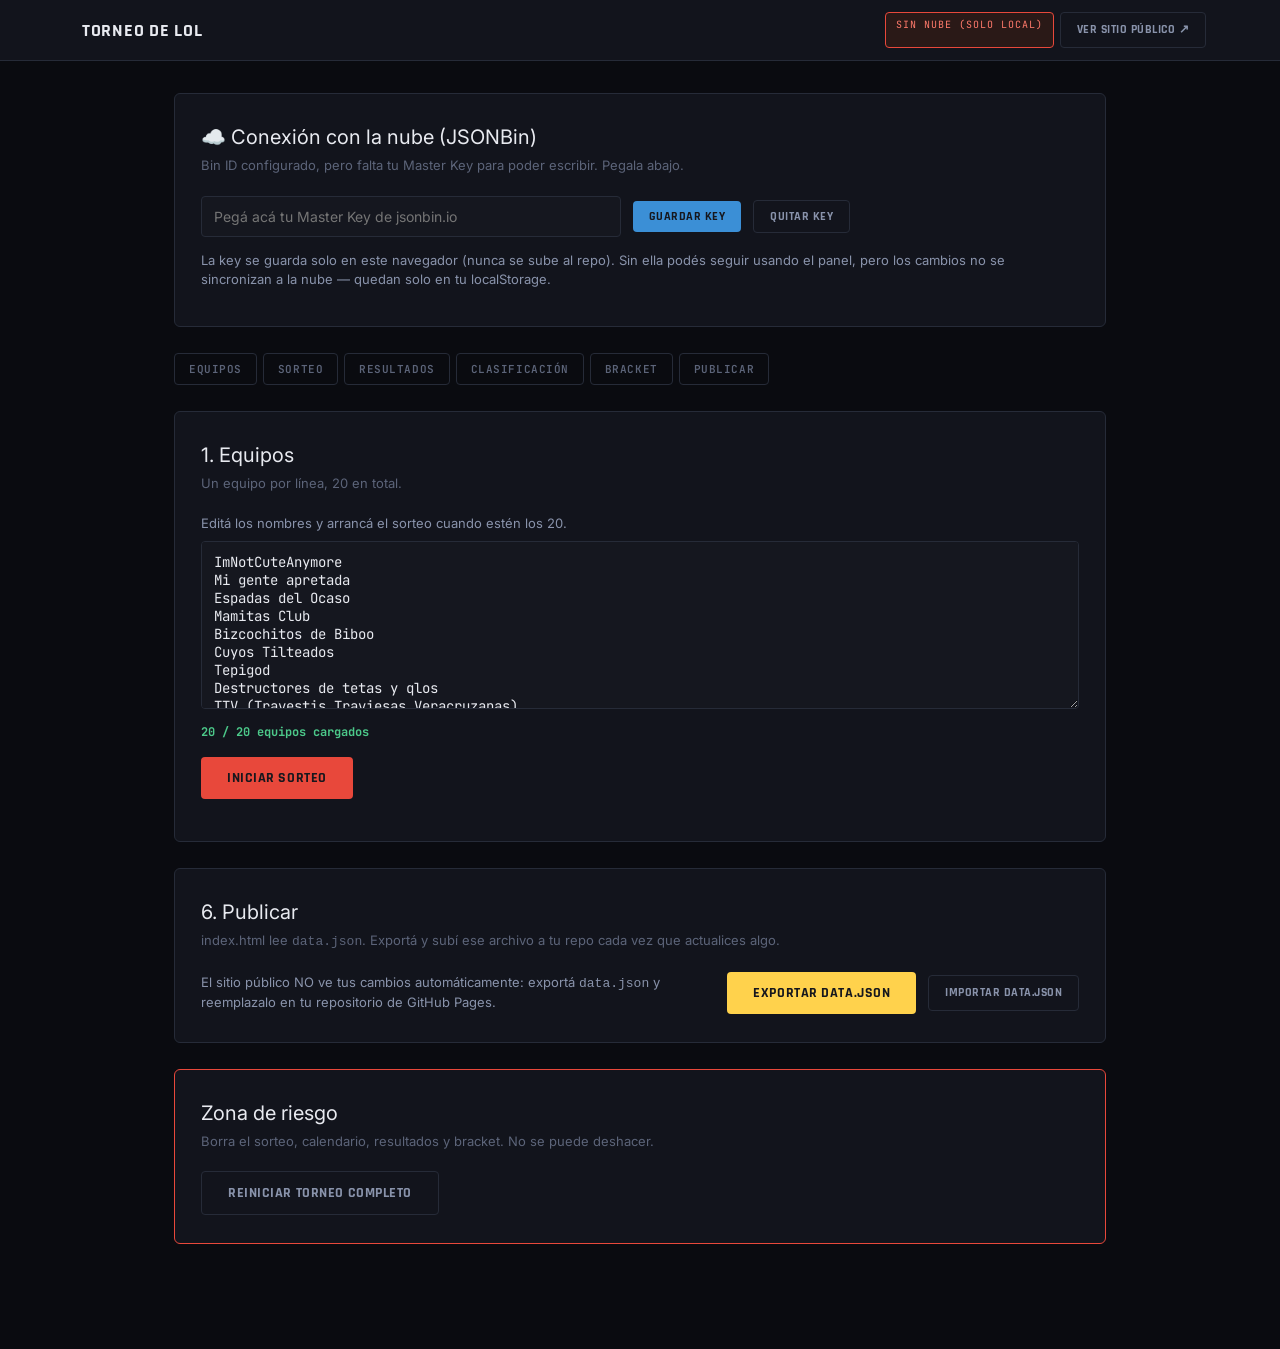
==== commit 6bcd81e8: "Add files via upload" ====
--- a/admin.html
+++ b/admin.html
@@ -8,83 +8,15 @@
 <link rel="stylesheet" href="css/style.css" />
 <link rel="stylesheet" href="css/admin.css" />
 
-<style>
-
-.login-screen{
-  position:fixed;
-  inset:0;
-  background:#0f172a;
-  display:flex;
-  justify-content:center;
-  align-items:center;
-  z-index:9999;
-}
-
-.login-box{
-  background:#111827;
-  padding:35px;
-  border-radius:15px;
-  width:350px;
-  text-align:center;
-  box-shadow:0 10px 30px rgba(0,0,0,.4);
-}
-
-.login-box h2{
-  margin-bottom:20px;
-}
-
-.login-box input{
-  width:100%;
-  padding:12px;
-  border-radius:8px;
-  border:none;
-  margin-bottom:15px;
-}
-
-#loginError{
-  color:#ef4444;
-  margin-top:10px;
-}
-
-</style>
-
 </head>
 
 
 <body class="admin-body">
 
 
-<!-- LOGIN -->
-
-<div id="loginScreen" class="login-screen">
-
-  <div class="login-box">
-
-    <h2>🔒 Panel Admin</h2>
-
-    <input 
-      type="password" 
-      id="adminPassword"
-      placeholder="Contraseña"
-    >
-
-    <button 
-      class="btn btn-primary"
-      id="loginBtn">
-      Entrar
-    </button>
-
-    <p id="loginError"></p>
-
-  </div>
-
-</div>
-
-
-
 <!-- TODO EL PANEL ADMIN -->
 
-<div id="adminContent" style="display:none;">
+<div id="adminContent">
 
 
 
@@ -93,13 +25,14 @@
   <div class="container admin-topbar-inner">
 
     <div class="nav-brand">
-      <span class="dot"></span>
+      <span class="brand-mark"></span>
       Torneo de LoL
     </div>
 
     <div class="admin-topbar-links">
 
       <span class="admin-badge" id="cloudStatus">
+        <span class="live-dot"></span>
         Modo admin
       </span>
 
@@ -116,34 +49,6 @@
 </div>
 
 
-
-<main class="admin-main">
-
-
-<!-- AQUÍ VA TODO TU PANEL ACTUAL -->
-
-<!-- NO CAMBIES NADA DE TU CONTENIDO -->
-<!-- Pega aquí desde:
-<!DOCTYPE html>
-<html lang="es">
-<head>
-<meta charset="UTF-8" />
-<title>Torneo de LoL — Panel de administrador</title>
-<meta name="viewport" content="width=device-width, initial-scale=1" />
-<link rel="stylesheet" href="css/style.css" />
-<link rel="stylesheet" href="css/admin.css" />
-</head>
-<body class="admin-body">
-
-<div class="admin-topbar">
-  <div class="container admin-topbar-inner">
-    <div class="nav-brand"><span class="dot"></span>Torneo de LoL</div>
-    <div class="admin-topbar-links">
-      <span class="admin-badge" id="cloudStatus">Modo admin</span>
-      <a href="index.html" class="btn btn-ghost btn-sm" target="_blank">Ver sitio público ↗</a>
-    </div>
-  </div>
-</div>
 
 <main class="admin-main">
 
@@ -247,27 +152,6 @@
 
 </main>
 
-<script src="js/config.js"></script>
-<script src="js/data.js"></script>
-<script src="js/schedule.js"></script>
-<script src="js/standings.js"></script>
-<script src="js/bracket.js"></script>
-<script src="js/draw.js"></script>
-<script src="js/admin.js"></script>
-</body>
-</html>
-
-     
-     hasta:
-
-     </section>
-
-     danger-zone
--->
-
-
-
-</main>
 
 
 
@@ -279,65 +163,6 @@
 <script src="js/draw.js"></script>
 <script src="js/admin.js"></script>
 
-
-
-<script>
-
-
-const ADMIN_PASSWORD = "demianesuncabron";
-
-
-
-document.getElementById("loginBtn").onclick = function(){
-
-
-    let password = document.getElementById("adminPassword").value;
-
-
-    if(password === ADMIN_PASSWORD){
-
-
-        localStorage.setItem(
-          "adminLogin",
-          "true"
-        );
-
-
-        document.getElementById("loginScreen").style.display="none";
-
-        document.getElementById("adminContent").style.display="block";
-
-
-    }else{
-
-
-        document.getElementById("loginError").innerHTML =
-        "❌ Contraseña incorrecta";
-
-
-    }
-
-
-};
-
-
-
-if(localStorage.getItem("adminLogin") === "true"){
-
-
-    document.getElementById("loginScreen").style.display="none";
-
-    document.getElementById("adminContent").style.display="block";
-
-
-}
-
-
-
-</script>
-
-
-
 </div>
 
 
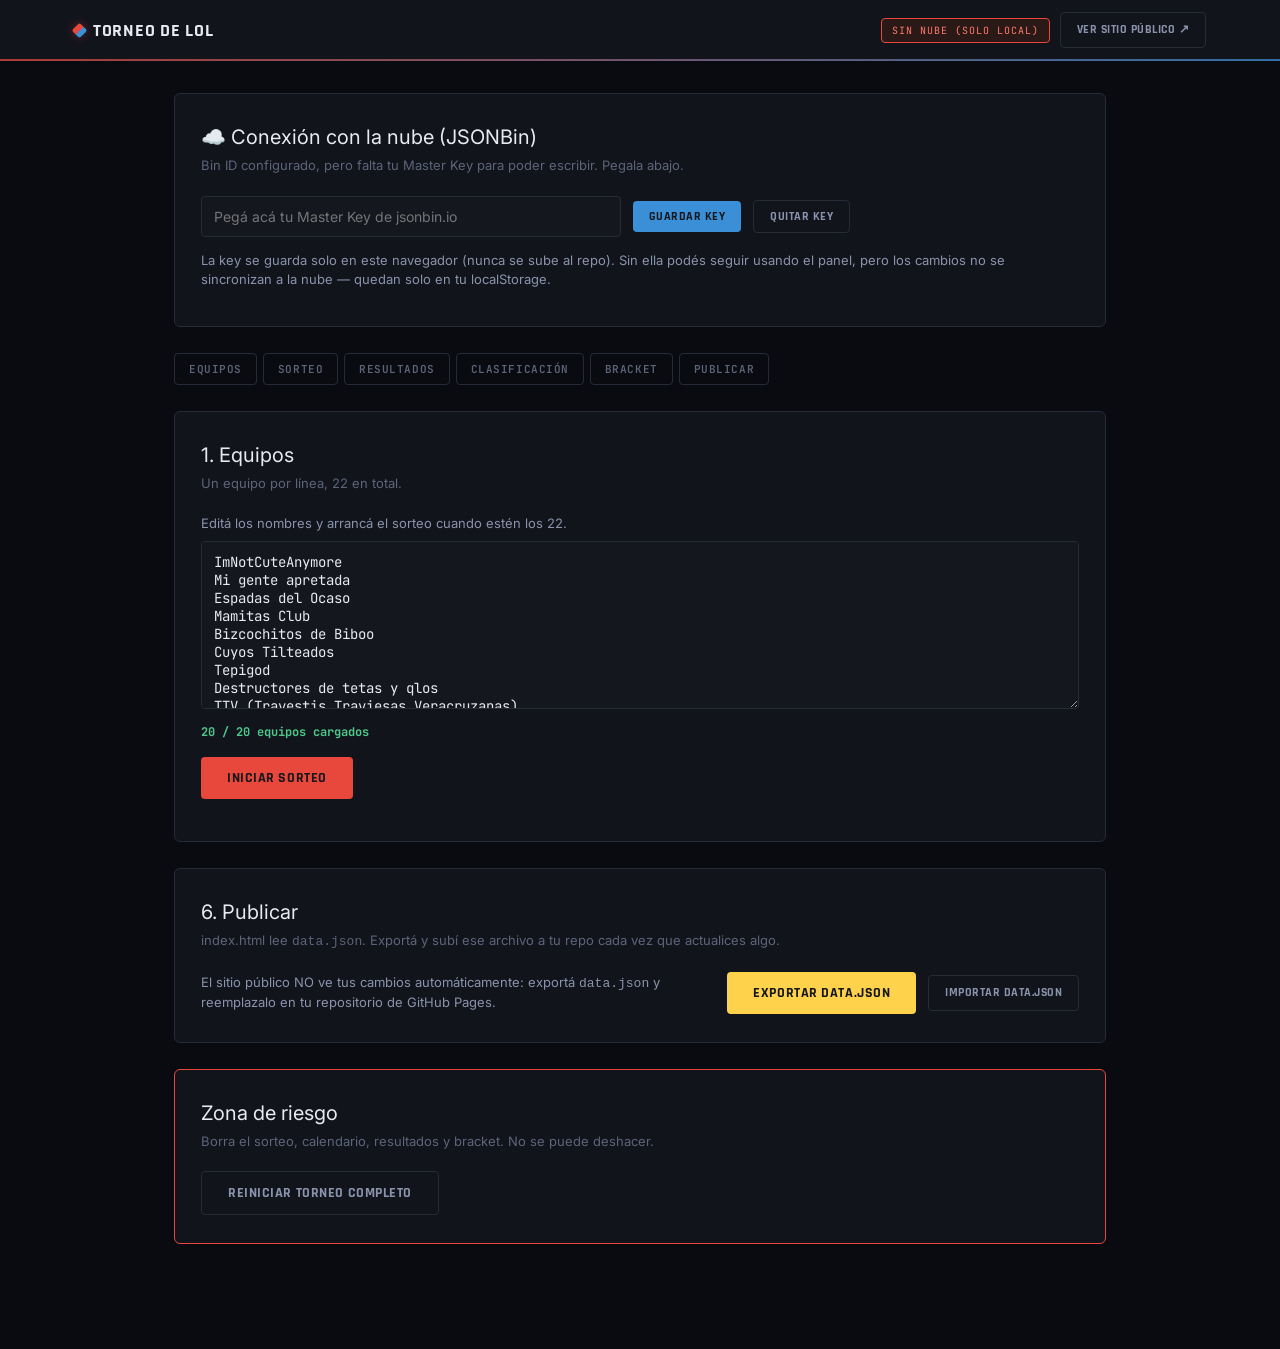
==== commit fdbec2c0: "Add files via upload" ====
--- a/admin.html
+++ b/admin.html
@@ -69,8 +69,8 @@
   <!-- PASO 1: Equipos -->
   <section class="admin-panel" id="panelTeams">
     <div class="admin-panel-title">1. Equipos</div>
-    <div class="admin-panel-sub">Un equipo por línea, 20 en total.</div>
-    <div class="field-hint">Editá los nombres y arrancá el sorteo cuando estén los 20.</div>
+    <div class="admin-panel-sub">Un equipo por línea, 22 en total.</div>
+    <div class="field-hint">Editá los nombres y arrancá el sorteo cuando estén los 22.</div>
     <textarea id="teamsInput" rows="8"></textarea>
     <div id="teamCount" class="count-line"></div>
     <div class="actions-row" style="margin-top:16px;">
--- a/css/style.css
+++ b/css/style.css
@@ -40,7 +40,11 @@
 html { scroll-behavior: smooth; }
 body {
   margin: 0;
-  background: var(--bg);
+  background:
+    linear-gradient(var(--bg), var(--bg)),
+    repeating-linear-gradient(0deg, rgba(232,234,240,0.025) 0 1px, transparent 1px 64px),
+    repeating-linear-gradient(90deg, rgba(232,234,240,0.025) 0 1px, transparent 1px 64px);
+  background-blend-mode: normal;
   color: var(--text);
   font-family: var(--font-body);
   line-height: 1.5;
@@ -49,8 +53,13 @@
 a { color: inherit; text-decoration: none; }
 ::selection { background: var(--red); color: var(--bg); }
 
+*:focus-visible {
+  outline: 2px solid var(--gold);
+  outline-offset: 2px;
+}
+
 @media (prefers-reduced-motion: reduce) {
-  * { animation-duration: 0.01ms !important; transition-duration: 0.01ms !important; }
+  * { animation-duration: 0.01ms !important; animation-iteration-count: 1 !important; transition-duration: 0.01ms !important; scroll-behavior: auto !important; }
 }
 
 .container { max-width: 1180px; margin: 0 auto; padding: 0 24px; }
@@ -62,7 +71,82 @@
   letter-spacing: 0.16em;
   text-transform: uppercase;
   color: var(--red-soft);
-}
+  display: flex;
+  align-items: center;
+  gap: 8px;
+}
+
+.section-icon {
+  width: 16px;
+  height: 16px;
+  flex-shrink: 0;
+  color: var(--text-mute);
+}
+
+/* ---------- Marca: diamante partido rojo/azul ---------- */
+.brand-mark {
+  width: 11px;
+  height: 11px;
+  flex-shrink: 0;
+  transform: rotate(45deg);
+  background: conic-gradient(from 180deg, var(--red) 0deg 180deg, var(--blue) 180deg 360deg);
+  border-radius: 2px;
+  box-shadow: 0 0 10px rgba(232, 72, 59, 0.35);
+}
+.brand-mark.small { width: 8px; height: 8px; margin-right: 8px; vertical-align: -1px; display: inline-block; box-shadow: none; }
+
+/* ---------- Indicador "en vivo" ---------- */
+.live-dot {
+  width: 7px;
+  height: 7px;
+  border-radius: 50%;
+  background: var(--red);
+  display: inline-block;
+  position: relative;
+  flex-shrink: 0;
+}
+.live-dot::after {
+  content: "";
+  position: absolute;
+  inset: -5px;
+  border-radius: 50%;
+  border: 1px solid var(--red);
+  animation: livePulse 1.8s ease-out infinite;
+}
+@keyframes livePulse {
+  0% { transform: scale(0.6); opacity: 0.9; }
+  100% { transform: scale(2.1); opacity: 0; }
+}
+.eyebrow-live { color: var(--text-dim); }
+
+/* ---------- Divisor firma: A vs B ---------- */
+.vs-divider {
+  position: relative;
+  height: 1px;
+  background: linear-gradient(90deg, transparent, var(--red) 38%, var(--border) 50%, var(--blue) 62%, transparent);
+  max-width: 1180px;
+  margin: 0 auto;
+}
+.vs-divider::after {
+  content: "";
+  position: absolute;
+  left: 50%;
+  top: 50%;
+  width: 9px;
+  height: 9px;
+  transform: translate(-50%, -50%) rotate(45deg);
+  background: var(--bg);
+  border: 1px solid var(--text-mute);
+}
+
+/* ---------- Revelado en scroll ---------- */
+.reveal { opacity: 0; transform: translateY(22px); transition: opacity 0.6s ease, transform 0.6s ease; }
+.reveal.visible { opacity: 1; transform: translateY(0); }
+
+.reveal-in { opacity: 0; transform: translateY(14px); animation: heroIn 0.7s ease forwards; }
+.reveal-in.delay-1 { animation-delay: 0.12s; }
+.reveal-in.delay-2 { animation-delay: 0.24s; }
+@keyframes heroIn { to { opacity: 1; transform: translateY(0); } }
 
 h1, h2, h3 {
   font-family: var(--font-display);
@@ -97,9 +181,9 @@
   align-items: center;
   gap: 8px;
 }
-.nav-brand .dot { width: 8px; height: 8px; background: var(--red); border-radius: 1px; transform: rotate(45deg); flex-shrink: 0; }
 .nav-links { display: flex; gap: 4px; }
 .nav-links a {
+  position: relative;
   font-family: var(--font-mono);
   font-size: 12px;
   font-weight: 600;
@@ -110,7 +194,18 @@
   border-radius: 4px;
   transition: color 0.15s ease, background 0.15s ease;
 }
+.nav-links a::after {
+  content: "";
+  position: absolute;
+  left: 14px; right: 14px; bottom: 3px;
+  height: 2px;
+  background: var(--red);
+  transform: scaleX(0);
+  transform-origin: left;
+  transition: transform 0.25s ease;
+}
 .nav-links a:hover, .nav-links a.active { color: var(--text); background: var(--surface-2); }
+.nav-links a.active::after { transform: scaleX(1); }
 .nav-toggle { display: none; background: none; border: 1px solid var(--border); color: var(--text); padding: 8px 10px; border-radius: 4px; cursor: pointer; }
 
 /* ---------- Hero ---------- */
@@ -127,6 +222,7 @@
   width: 640px; height: 640px;
   background: radial-gradient(circle, rgba(232,72,59,0.16), transparent 65%);
   pointer-events: none;
+  animation: orbFloat 12s ease-in-out infinite;
 }
 .hero::after {
   content: "";
@@ -135,6 +231,11 @@
   width: 640px; height: 640px;
   background: radial-gradient(circle, rgba(59,143,214,0.14), transparent 65%);
   pointer-events: none;
+  animation: orbFloat 12s ease-in-out infinite reverse;
+}
+@keyframes orbFloat {
+  0%, 100% { transform: translate(0, 0); }
+  50% { transform: translate(-24px, 18px); }
 }
 .hero-title {
   font-size: clamp(38px, 6vw, 68px);
@@ -150,11 +251,13 @@
   margin-top: 44px;
   flex-wrap: wrap;
 }
+.hero-stat { transition: transform 0.2s ease; }
+.hero-stat:hover { transform: translateY(-3px); }
 .hero-stat .num { font-family: var(--font-display); font-size: 34px; font-weight: 700; color: var(--text); }
 .hero-stat .label { font-family: var(--font-mono); font-size: 11px; letter-spacing: 0.1em; text-transform: uppercase; color: var(--text-mute); margin-top: 2px; }
 
 /* ---------- Secciones ---------- */
-section.block { padding: 64px 0; border-bottom: 1px solid var(--border); }
+section.block { padding: 60px 0; }
 .section-head { margin-bottom: 32px; display: flex; align-items: baseline; justify-content: space-between; gap: 16px; flex-wrap: wrap; }
 .section-title { font-size: 30px; margin-top: 4px; }
 .section-note { color: var(--text-mute); font-size: 13px; font-family: var(--font-mono); }
@@ -175,7 +278,14 @@
   border: 1px solid var(--border);
   border-radius: var(--radius);
   overflow: hidden;
-}
+  transition: transform 0.2s ease, border-color 0.2s ease, box-shadow 0.2s ease;
+}
+.group-card:hover {
+  transform: translateY(-3px);
+  box-shadow: var(--shadow-lg);
+}
+.group-card.A:hover { border-color: var(--red); }
+.group-card.B:hover { border-color: var(--blue); }
 .group-card .gc-head {
   padding: 16px 20px;
   font-family: var(--font-display);
@@ -196,8 +306,10 @@
   font-size: 14px;
   font-weight: 600;
   border-bottom: 1px solid var(--border);
+  transition: background 0.15s ease, padding-left 0.15s ease;
 }
 .group-list li:last-child { border-bottom: none; }
+.group-list li:hover { background: var(--surface-2); padding-left: 24px; }
 .group-list .idx { font-family: var(--font-mono); color: var(--text-mute); font-size: 12px; width: 18px; }
 
 /* ---------- Calendario ---------- */
@@ -242,9 +354,13 @@
   border-radius: var(--radius);
   padding: 16px 20px;
   margin-bottom: 10px;
-}
+  transition: transform 0.15s ease, border-color 0.15s ease;
+  animation: cardIn 0.35s ease both;
+}
+.match-card:hover { transform: translateX(3px); border-color: var(--text-mute); }
 .match-card.A { border-left: 3px solid var(--red); }
 .match-card.B { border-left: 3px solid var(--blue); }
+@keyframes cardIn { from { opacity: 0; transform: translateY(6px); } to { opacity: 1; transform: translateY(0); } }
 .match-team { font-weight: 700; font-size: 15px; overflow: hidden; text-overflow: ellipsis; white-space: nowrap; }
 .match-team.right { text-align: right; }
 .match-center { text-align: center; }
@@ -264,7 +380,8 @@
 
 /* ---------- Clasificación ---------- */
 .standings-table { width: 100%; border-collapse: collapse; background: var(--surface); border: 1px solid var(--border); border-radius: var(--radius); overflow: hidden; }
-.standings-table th, .standings-table td { padding: 12px 14px; text-align: center; font-size: 13px; border-bottom: 1px solid var(--border); }
+.standings-table th, .standings-table td { padding: 12px 14px; text-align: center; font-size: 13px; border-bottom: 1px solid var(--border); transition: background 0.15s ease; }
+.standings-table tbody tr:hover td { background: var(--surface-2); }
 .standings-table th {
   font-family: var(--font-mono);
   font-size: 10px;
@@ -295,9 +412,22 @@
   border-radius: var(--radius);
   padding: 26px;
   margin-bottom: 32px;
-}
-.champion-banner .cb-label { font-family: var(--font-mono); font-size: 11px; letter-spacing: 0.16em; text-transform: uppercase; color: var(--gold-dim); font-weight: 700; }
-.champion-banner .cb-name { font-family: var(--font-display); font-size: 32px; font-weight: 700; color: var(--gold); text-transform: uppercase; margin-top: 6px; }
+  position: relative;
+  overflow: hidden;
+  animation: bannerIn 0.5s ease both;
+}
+.champion-banner::before {
+  content: "";
+  position: absolute;
+  top: 0; left: -60%;
+  width: 40%; height: 100%;
+  background: linear-gradient(100deg, transparent, rgba(255,210,76,0.16), transparent);
+  animation: bannerSheen 3.2s ease-in-out infinite;
+}
+@keyframes bannerSheen { 0% { left: -60%; } 100% { left: 140%; } }
+@keyframes bannerIn { from { opacity: 0; transform: scale(0.97); } to { opacity: 1; transform: scale(1); } }
+.champion-banner .cb-label { font-family: var(--font-mono); font-size: 11px; letter-spacing: 0.16em; text-transform: uppercase; color: var(--gold-dim); font-weight: 700; position: relative; }
+.champion-banner .cb-name { font-family: var(--font-display); font-size: 32px; font-weight: 700; color: var(--gold); text-transform: uppercase; margin-top: 6px; position: relative; }
 
 .bracket-scroll { overflow-x: auto; padding-bottom: 12px; }
 .bracket { display: flex; gap: 46px; min-width: 780px; }
@@ -309,7 +439,9 @@
   border-radius: var(--radius);
   overflow: hidden;
   position: relative;
-}
+  transition: border-color 0.2s ease, transform 0.2s ease;
+}
+.bracket-match:hover { transform: translateY(-2px); border-color: var(--text-mute); }
 .bracket-round:not(:last-child) .bracket-match::after {
   content: "";
   position: absolute;
@@ -317,6 +449,7 @@
   width: 23px; height: 1px;
   background: var(--border);
 }
+.bracket-match:has(.bracket-team.winner)::after { background: var(--gold-dim); }
 .bracket-team {
   display: flex;
   align-items: center;
@@ -331,6 +464,7 @@
   white-space: nowrap;
 }
 .bracket-team:not(:last-child) { border-bottom: 1px solid var(--border); }
+.bracket-team { transition: color 0.2s ease, background 0.2s ease; }
 .bracket-team .bt-score { font-family: var(--font-mono); color: var(--text-mute); }
 .bracket-team.winner { color: var(--gold); background: rgba(255, 210, 76, 0.06); }
 .bracket-team.winner .bt-score { color: var(--gold-dim); }
--- a/css/admin.css
+++ b/css/admin.css
@@ -6,11 +6,23 @@
 body.admin-body { min-height: 100vh; }
 
 .admin-topbar {
+  position: relative;
   border-bottom: 1px solid var(--border);
   background: var(--surface);
 }
+.admin-topbar::after {
+  content: "";
+  position: absolute;
+  left: 0; right: 0; bottom: -1px;
+  height: 2px;
+  background: linear-gradient(90deg, var(--red), var(--blue));
+  opacity: 0.7;
+}
 .admin-topbar-inner { display: flex; align-items: center; justify-content: space-between; height: 60px; }
 .admin-badge {
+  display: inline-flex;
+  align-items: center;
+  gap: 7px;
   font-family: var(--font-mono);
   font-size: 10px;
   letter-spacing: 0.1em;
@@ -21,7 +33,7 @@
   padding: 4px 10px;
   border-radius: 4px;
 }
-.admin-topbar-links { display: flex; gap: 6px; }
+.admin-topbar-links { display: flex; align-items: center; gap: 10px; }
 
 .admin-main { max-width: 980px; margin: 0 auto; padding: 32px 24px 80px; }
 .admin-panel {
@@ -30,7 +42,10 @@
   border-radius: var(--radius);
   padding: 28px 26px;
   margin-bottom: 26px;
-}
+  animation: panelIn 0.35s ease both;
+  transition: border-color 0.2s ease;
+}
+@keyframes panelIn { from { opacity: 0; transform: translateY(10px); } to { opacity: 1; transform: translateY(0); } }
 .admin-panel-title { font-size: 20px; margin-bottom: 4px; }
 .admin-panel-sub { color: var(--text-mute); font-size: 13px; margin-bottom: 20px; }
 
@@ -45,6 +60,7 @@
   border-radius: 4px;
   border: 1px solid var(--border);
   color: var(--text-mute);
+  transition: color 0.25s ease, border-color 0.25s ease, background 0.25s ease;
 }
 .admin-step.done { color: var(--green); border-color: var(--green); }
 .admin-step.current { color: var(--text); border-color: var(--text); background: var(--surface-2); }
@@ -60,9 +76,9 @@
   font-size: 14px;
   padding: 12px 26px;
   border-radius: 4px;
-  transition: filter 0.12s ease, transform 0.12s ease, opacity 0.12s ease;
-}
-.btn:hover:not(:disabled) { filter: brightness(1.12); }
+  transition: filter 0.12s ease, transform 0.12s ease, opacity 0.12s ease, box-shadow 0.12s ease;
+}
+.btn:hover:not(:disabled) { filter: brightness(1.12); transform: translateY(-1px); box-shadow: 0 6px 16px -8px rgba(0,0,0,0.5); }
 .btn:active:not(:disabled) { transform: scale(0.97); }
 .btn:disabled { opacity: 0.35; cursor: not-allowed; }
 .btn-primary { background: var(--red); color: #16171D; }
@@ -109,6 +125,7 @@
   display: flex; align-items: center; gap: 8px;
   background: var(--surface); border: 1px solid var(--border); border-radius: 3px;
   padding: 7px 10px; min-height: 32px; font-size: 13px; margin-bottom: 6px;
+  transition: background 0.12s ease, border-color 0.12s ease;
 }
 .slot.flicker { background: var(--surface-2); }
 .slot.locked.A { background: var(--red-bg); border-color: var(--red); }
@@ -137,7 +154,10 @@
   align-items: center; gap: 10px;
   background: var(--surface-3); border: 1px solid var(--border); border-radius: 4px;
   padding: 10px 14px; margin-bottom: 8px;
-}
+  transition: border-color 0.15s ease;
+  animation: cardIn 0.3s ease both;
+}
+.result-row:hover { border-color: var(--text-mute); }
 .result-row.A { border-left: 3px solid var(--red); }
 .result-row.B { border-left: 3px solid var(--blue); }
 .result-team { font-weight: 700; font-size: 13px; overflow: hidden; text-overflow: ellipsis; white-space: nowrap; }
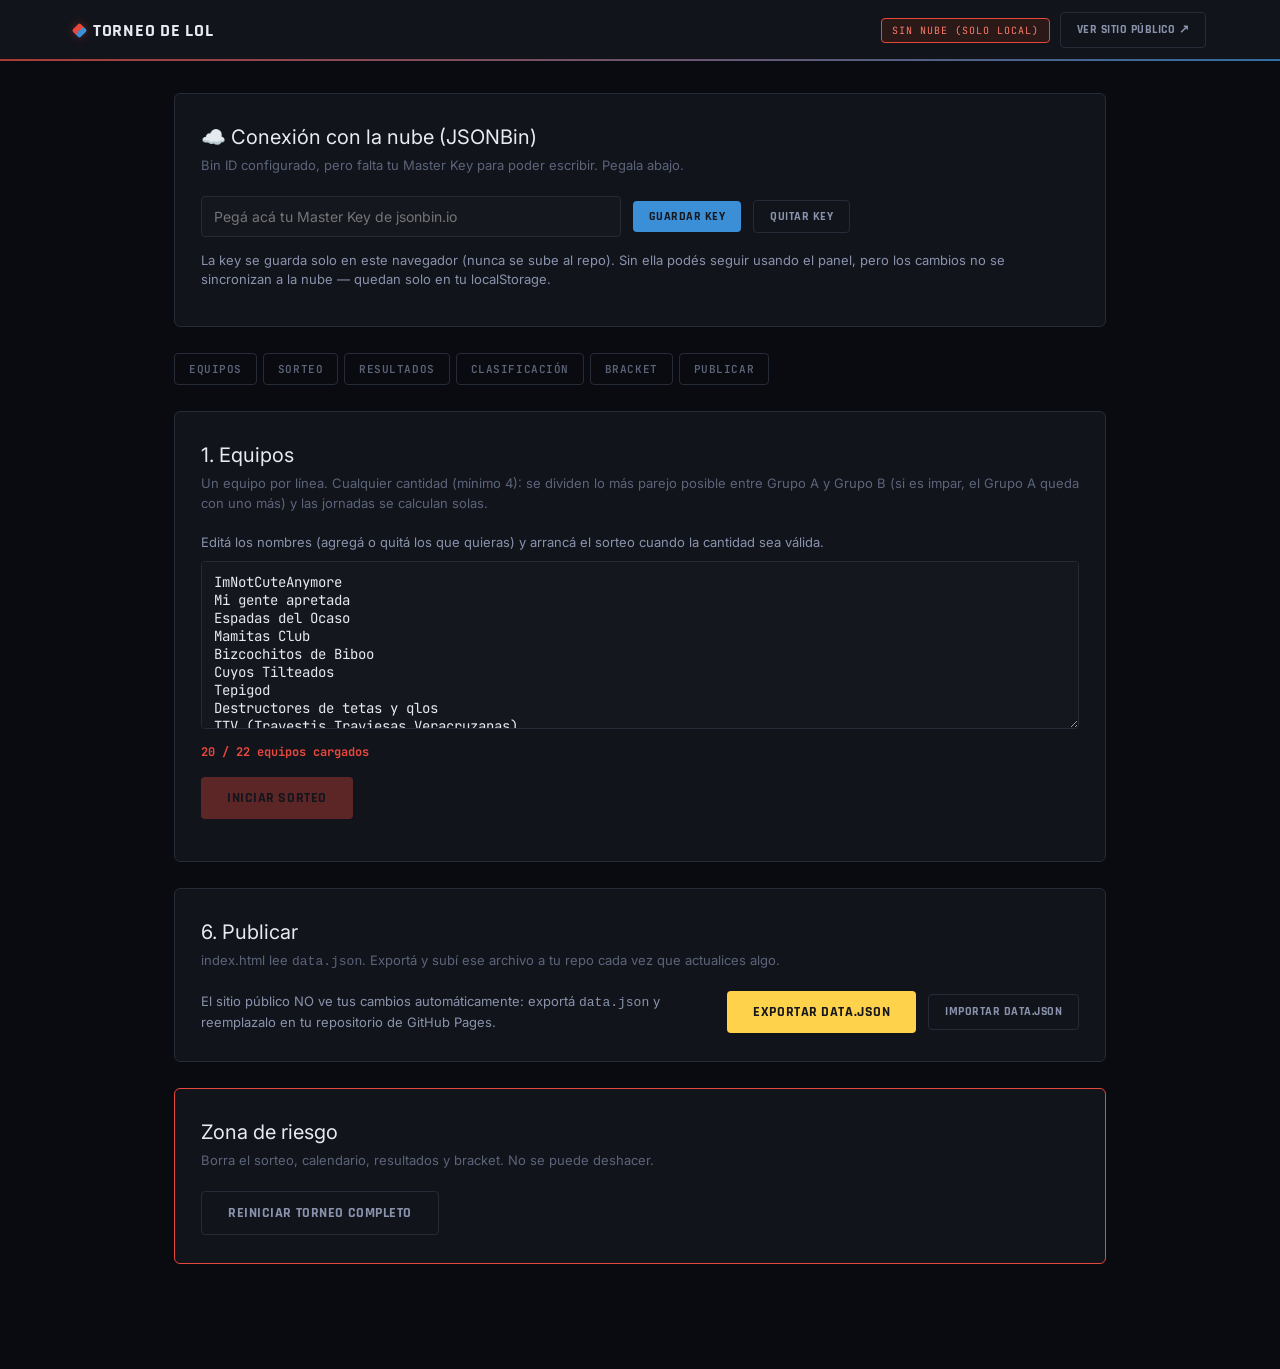
==== commit 7b3493b8: "Update admin.html" ====
--- a/admin.html
+++ b/admin.html
@@ -69,8 +69,8 @@
   <!-- PASO 1: Equipos -->
   <section class="admin-panel" id="panelTeams">
     <div class="admin-panel-title">1. Equipos</div>
-    <div class="admin-panel-sub">Un equipo por línea, 22 en total.</div>
-    <div class="field-hint">Editá los nombres y arrancá el sorteo cuando estén los 22.</div>
+    <div class="admin-panel-sub">Un equipo por línea. Cualquier cantidad (mínimo 4): se dividen lo más parejo posible entre Grupo A y Grupo B (si es impar, el Grupo A queda con uno más) y las jornadas se calculan solas.</div>
+    <div class="field-hint">Editá los nombres (agregá o quitá los que quieras) y arrancá el sorteo cuando la cantidad sea válida.</div>
     <textarea id="teamsInput" rows="8"></textarea>
     <div id="teamCount" class="count-line"></div>
     <div class="actions-row" style="margin-top:16px;">
@@ -101,6 +101,7 @@
   <section class="admin-panel" id="panelResults" style="display:none;">
     <div class="admin-panel-title">3. Resultados</div>
     <div class="admin-panel-sub">Cargá el marcador de cada partido. La clasificación se recalcula sola.</div>
+    <button class="btn btn-ghost btn-sm" id="regenScheduleBtn" style="margin-bottom:14px;" title="Vuelve a armar el calendario con los mismos grupos (por ejemplo, para corregir el bug de equipos impares). Borra los resultados ya cargados.">🔄 Regenerar calendario</button>
     <div class="tabs">
       <button class="tab" id="resTabA" data-group="A">Grupo A</button>
       <button class="tab" id="resTabB" data-group="B">Grupo B</button>
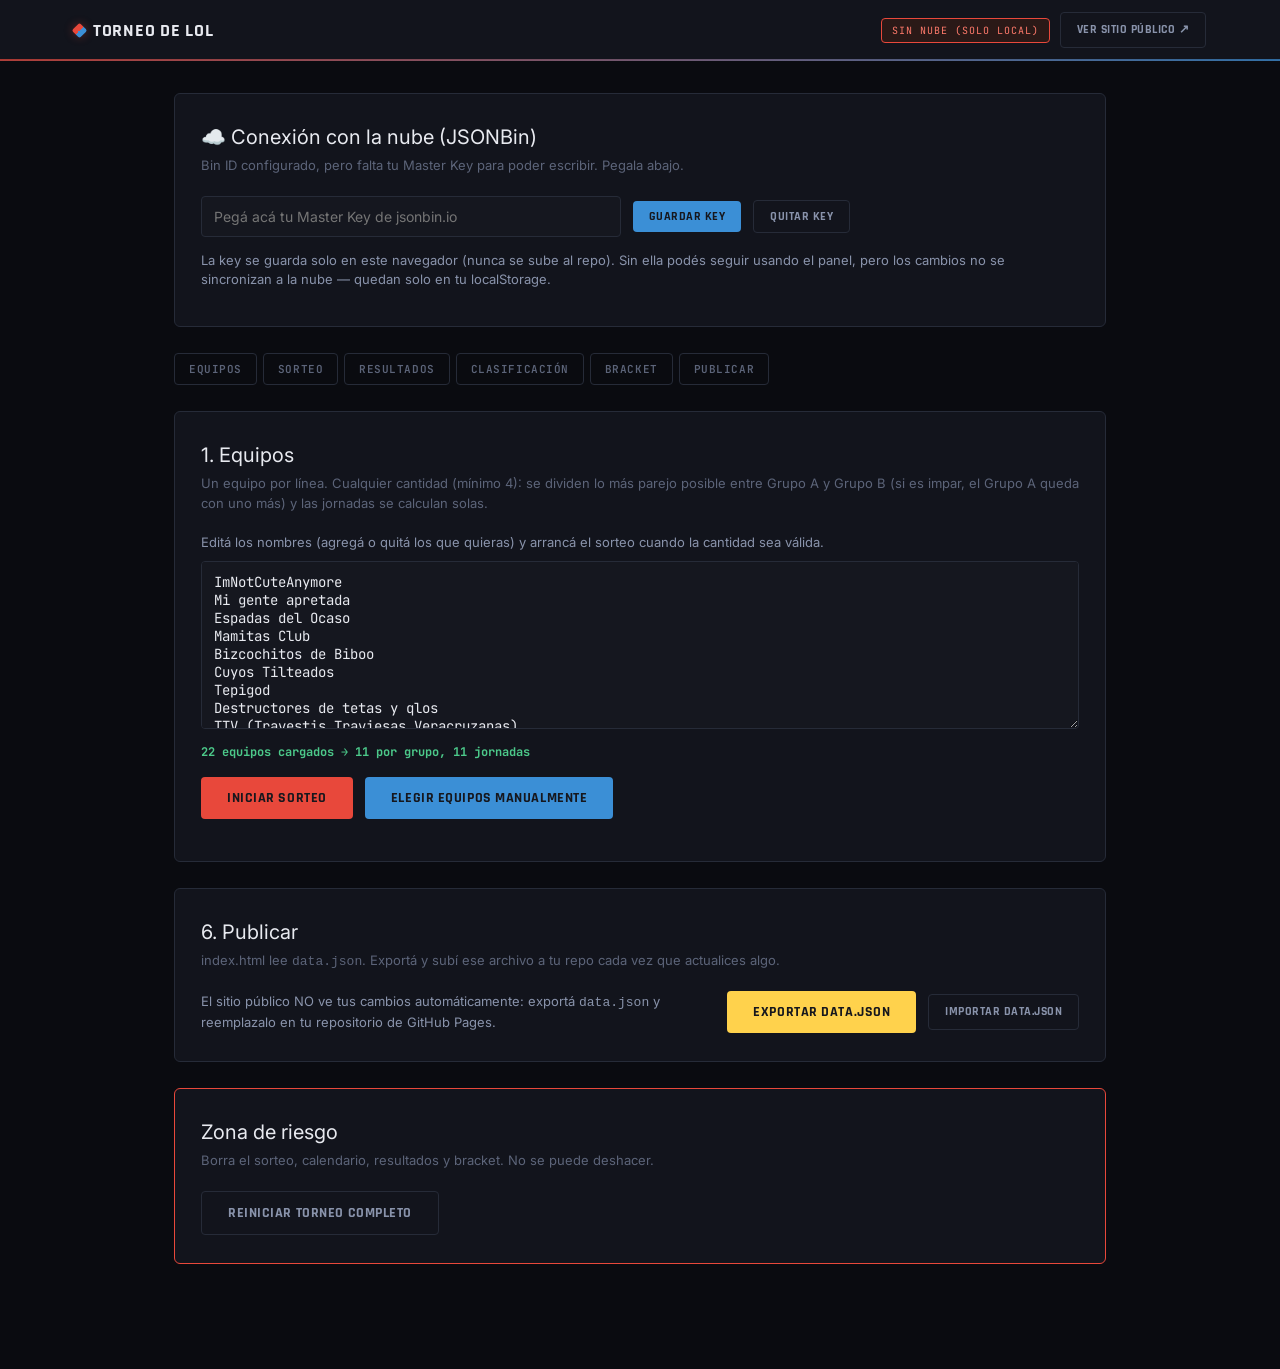
==== commit 431d538f: "Update admin.html" ====
--- a/admin.html
+++ b/admin.html
@@ -75,6 +75,30 @@
     <div id="teamCount" class="count-line"></div>
     <div class="actions-row" style="margin-top:16px;">
       <button id="drawStartBtn" class="btn btn-primary">Iniciar sorteo</button>
+      <button id="manualStartBtn" class="btn btn-secondary">Elegir equipos manualmente</button>
+    </div>
+  </section>
+
+  <!-- PASO 2b: Asignación manual de grupos -->
+  <section class="admin-panel" id="panelManual" style="display:none;">
+    <div class="admin-panel-title">2. Asignación manual de grupos</div>
+    <div class="admin-panel-sub">Repartí los equipos entre los dos grupos vos mismo (uno por línea en cada caja). Tenés que usar cada equipo cargado exactamente una vez entre los dos grupos — podés mover nombres de una caja a la otra libremente.</div>
+    <div class="actions-row">
+      <button id="manualEditTeamsBtn" class="btn btn-ghost btn-sm">← Volver a la lista de equipos</button>
+    </div>
+    <div class="pods-grid">
+      <div class="pod A">
+        <div class="pod-label">Grupo A</div>
+        <textarea id="manualGroupA" rows="10"></textarea>
+      </div>
+      <div class="pod B">
+        <div class="pod-label">Grupo B</div>
+        <textarea id="manualGroupB" rows="10"></textarea>
+      </div>
+    </div>
+    <div id="manualStatus" class="count-line"></div>
+    <div class="actions-row" style="margin-top:16px;">
+      <button id="manualConfirmBtn" class="btn btn-primary">Confirmar grupos</button>
     </div>
   </section>
 
@@ -86,6 +110,7 @@
       <button id="revealBtn" class="btn btn-primary">Sortear equipo</button>
       <button id="muteBtn" class="icon-btn" title="Silenciar">🔊</button>
       <button id="editTeamsBtn" class="btn btn-ghost btn-sm">Editar equipos</button>
+      <button id="editGroupsManualBtn" class="btn btn-ghost btn-sm">Editar grupos a mano</button>
     </div>
     <div id="drawStatus" class="status-line"></div>
     <div class="pods-grid">
